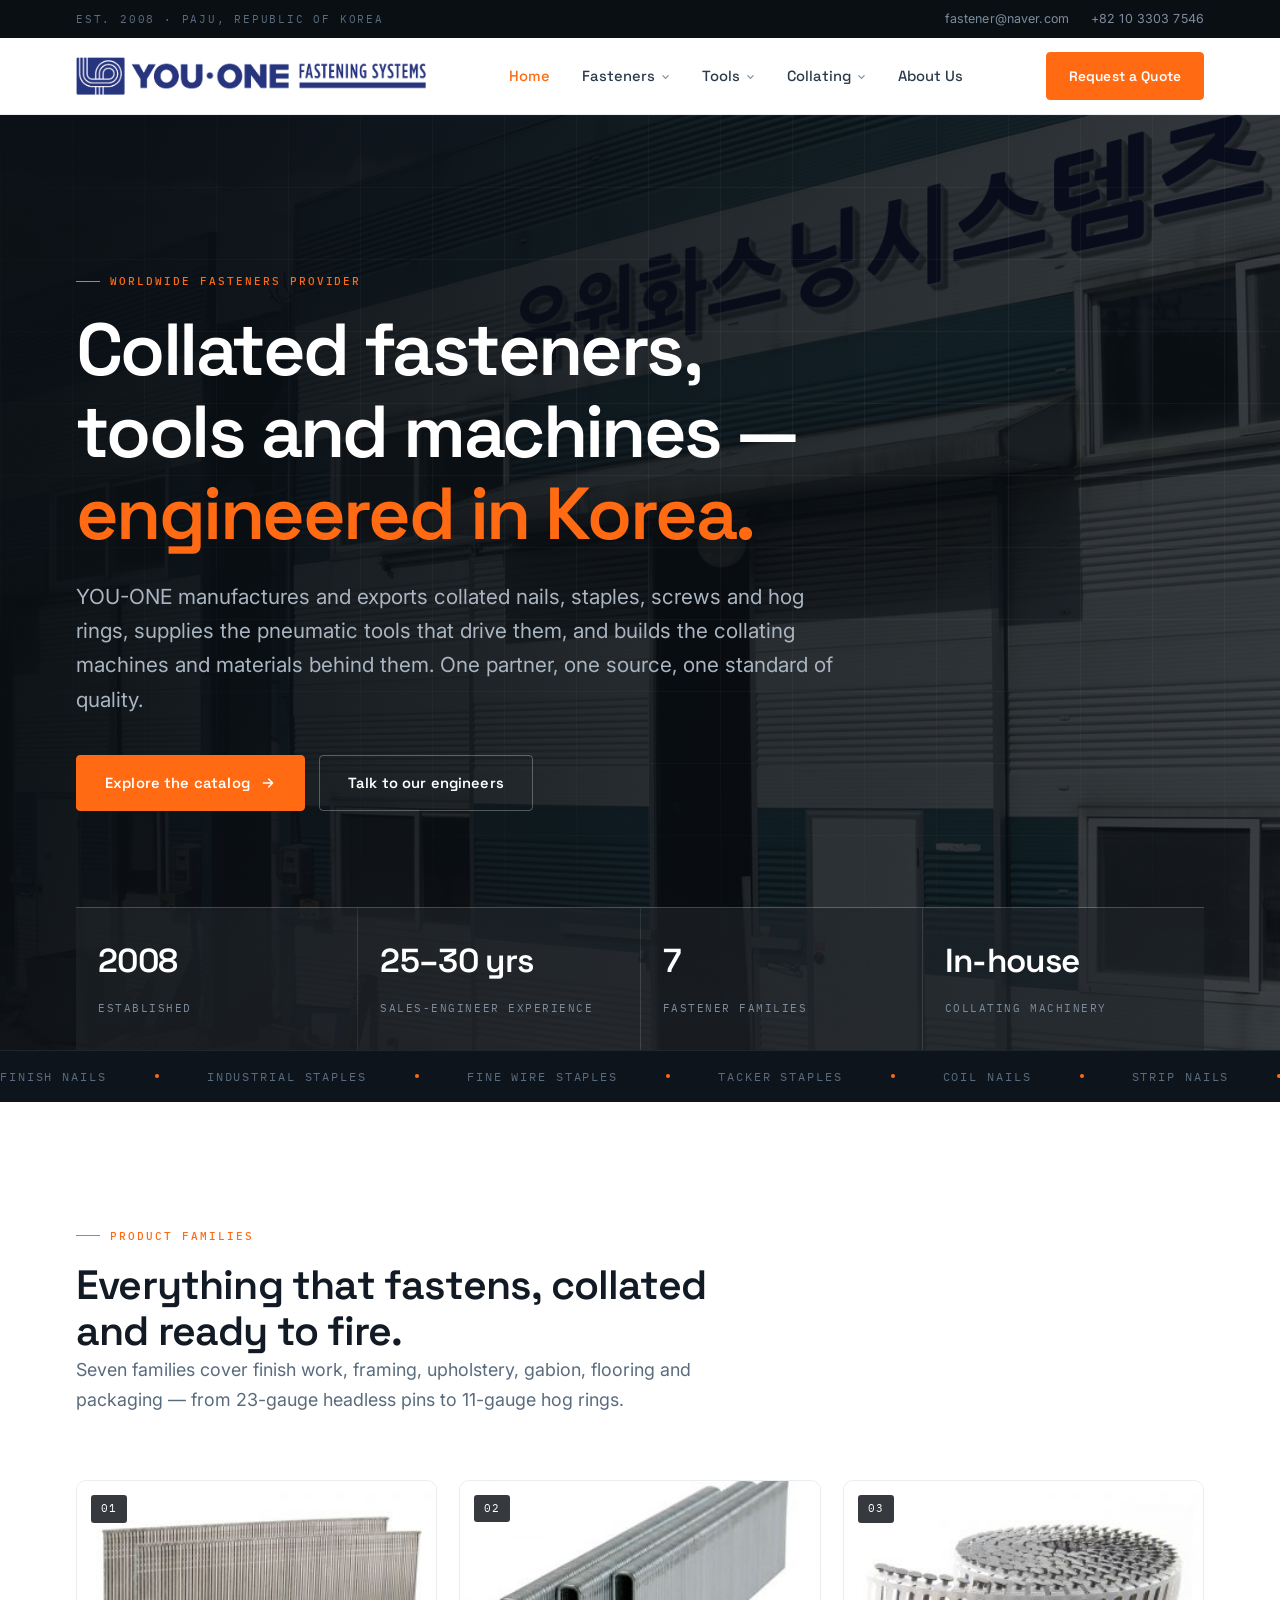
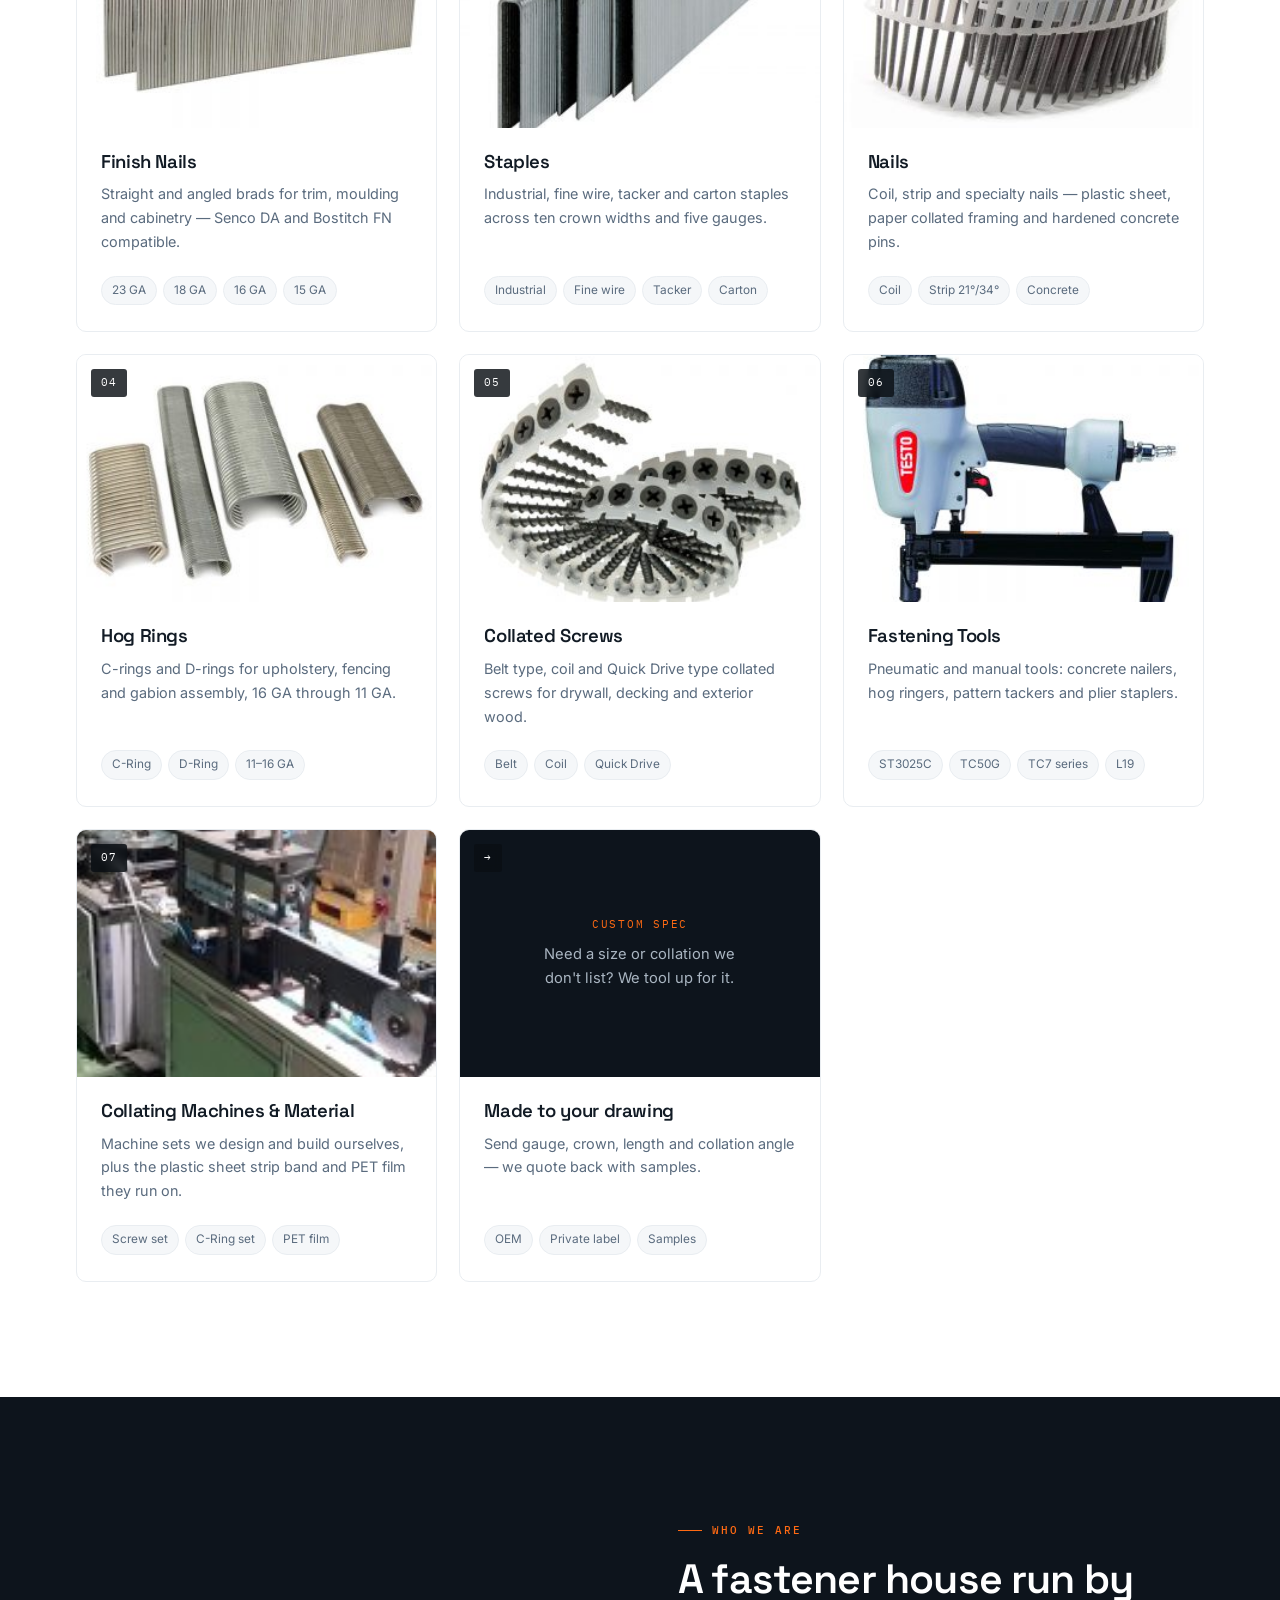
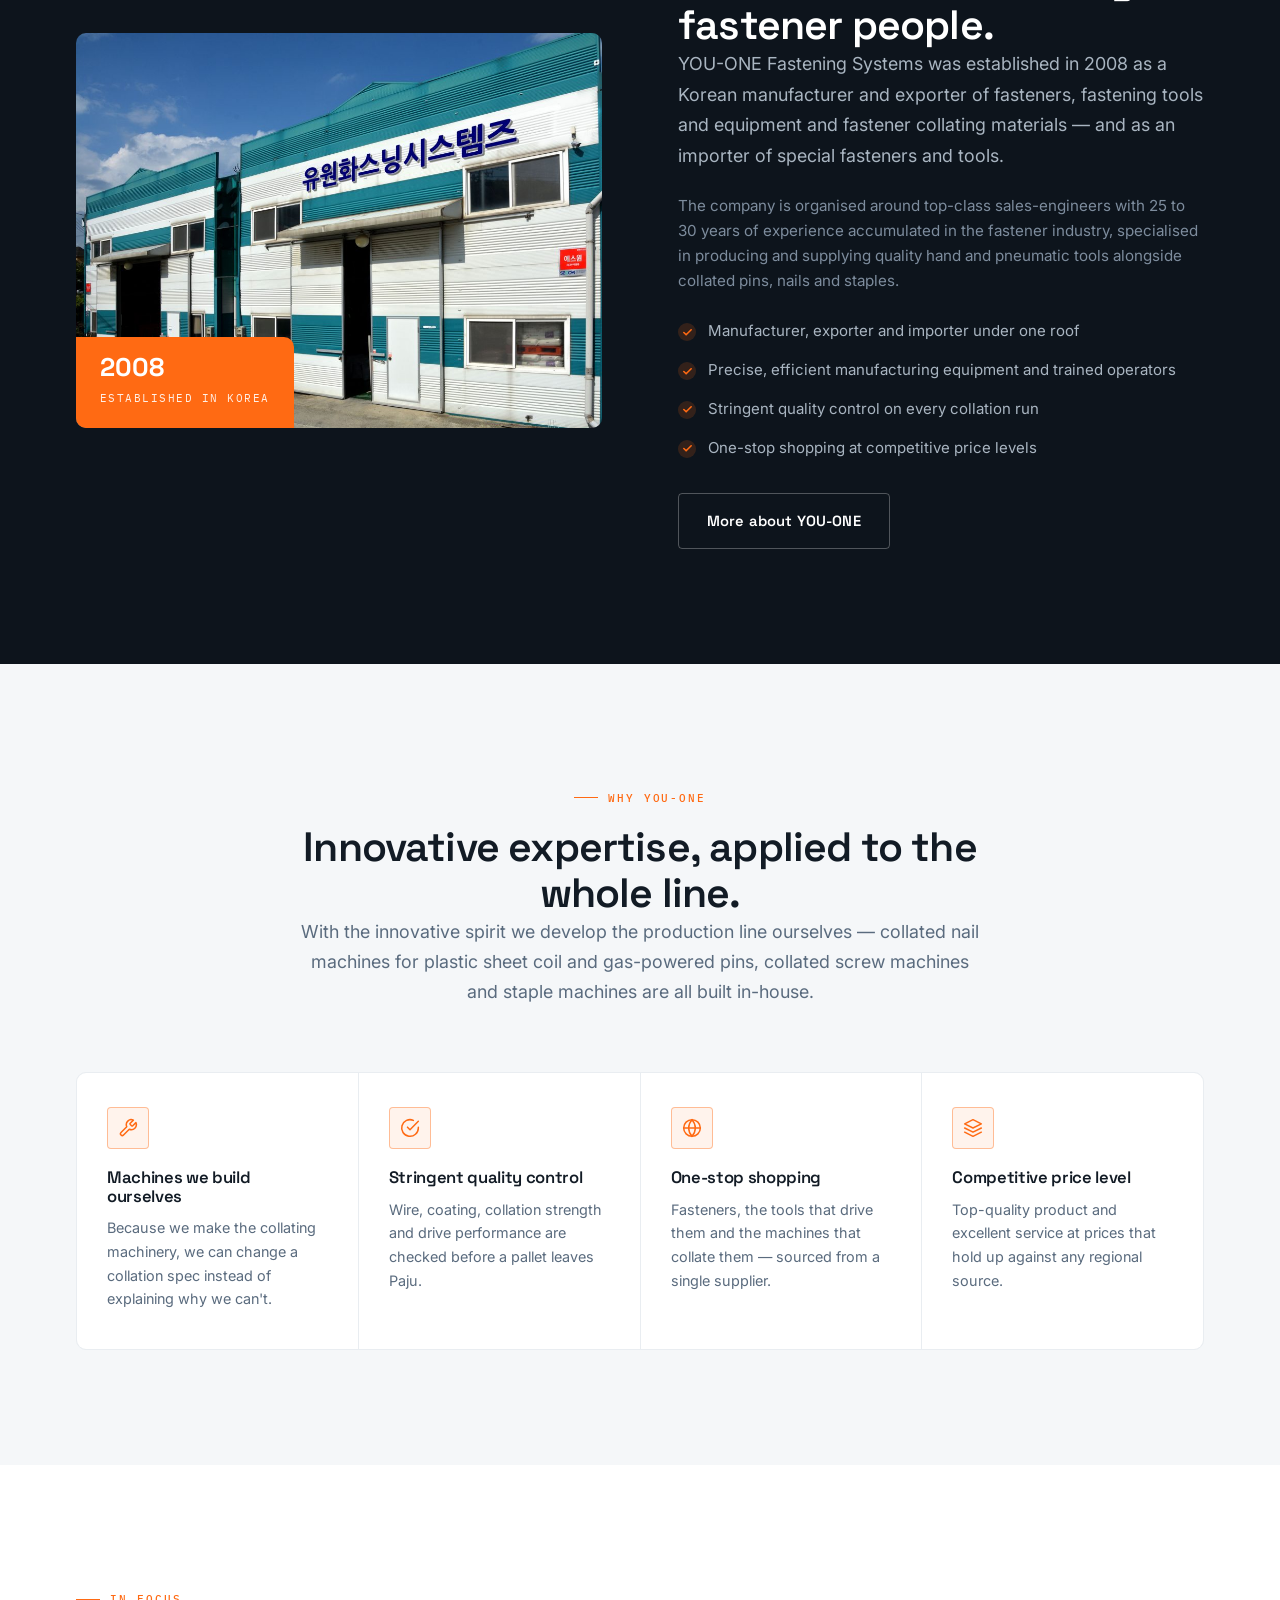
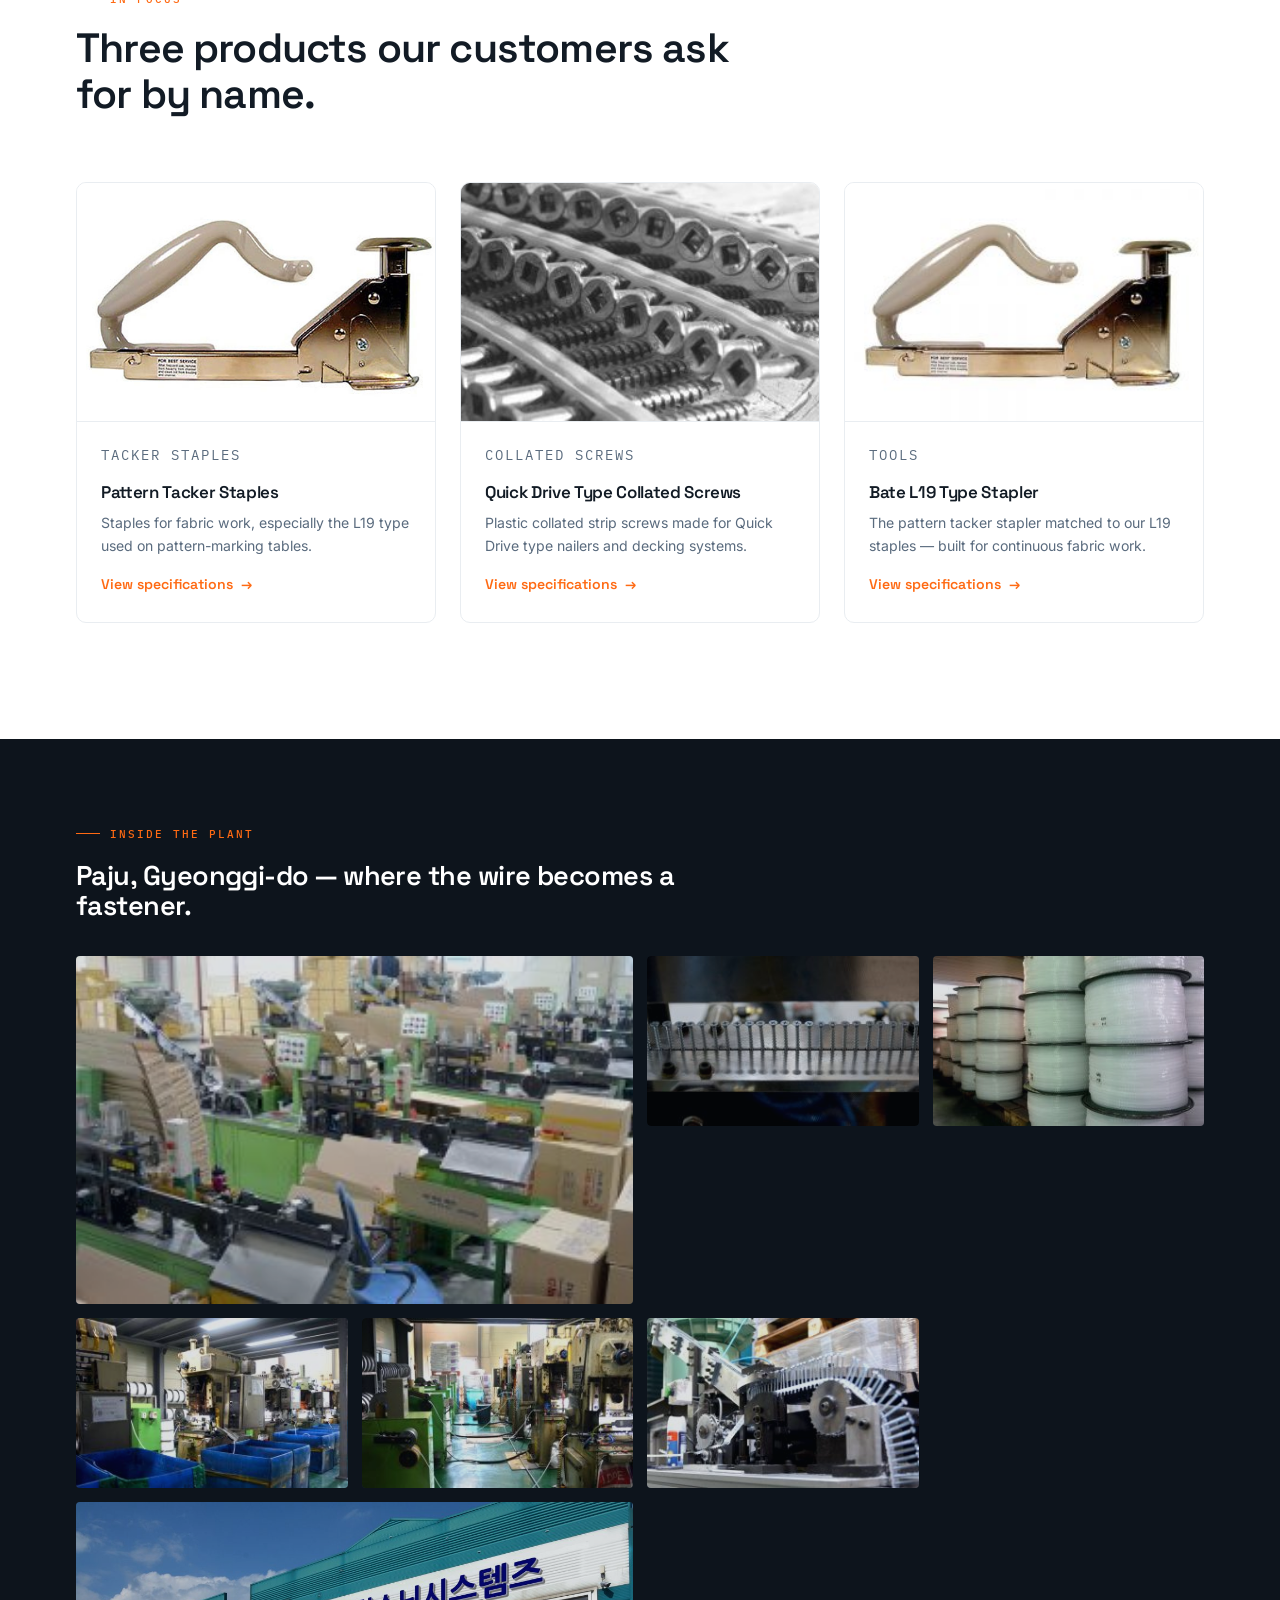
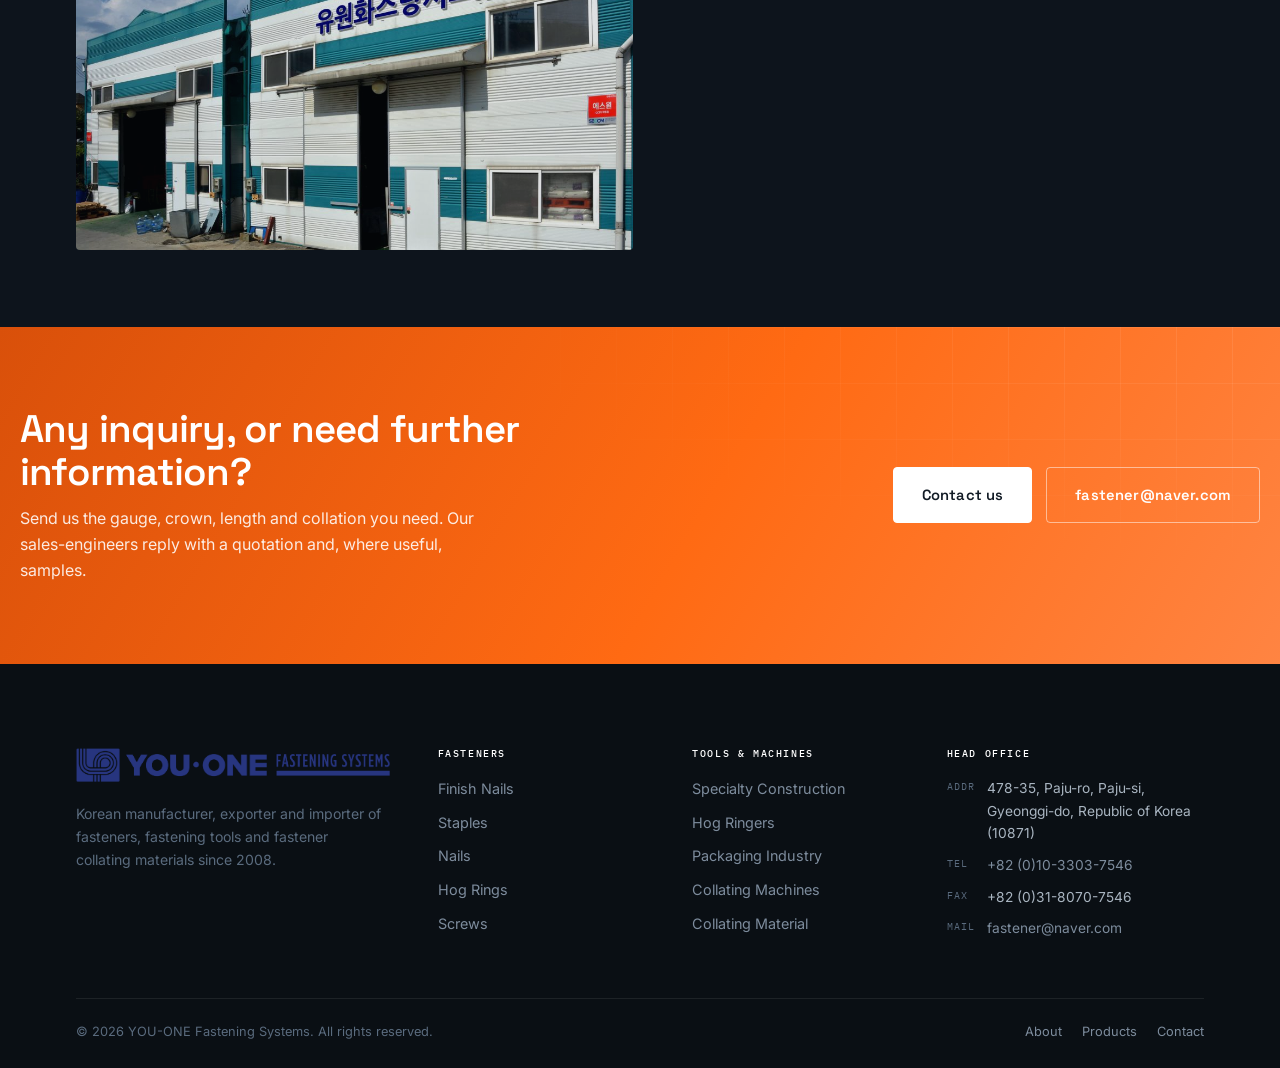
==== index.html @ af054a9e "migrate" ====
<!DOCTYPE html>
<html lang="en">
<head>
<meta charset="utf-8">
<meta name="viewport" content="width=device-width, initial-scale=1">
<title>YOU-ONE Fastening Systems — Worldwide Fasteners Provider</title>
<meta name="description" content="Korean manufacturer and exporter of collated nails, staples, screws, hog rings, pneumatic fastening tools and fastener collating machines since 2008.">
<meta name="theme-color" content="#0a0f14">
<link rel="canonical" href="https://www.youonefastening.com/">
<link rel="icon" href="assets/img/brand/logo-mobile.png">
<link rel="apple-touch-icon" href="assets/img/brand/logo-square.png">

<meta property="og:type" content="website">
<meta property="og:site_name" content="YOU-ONE Fastening Systems">
<meta property="og:title" content="YOU-ONE Fastening Systems — Worldwide Fasteners Provider">
<meta property="og:description" content="Collated nails, staples, screws, hog rings, fastening tools and collating machines. Manufactured in Paju, Republic of Korea since 2008.">
<meta property="og:image" content="assets/img/brand/logo-square.png">
<meta name="twitter:card" content="summary_large_image">

<link rel="preconnect" href="https://fonts.googleapis.com">
<link rel="preconnect" href="https://fonts.gstatic.com" crossorigin>
<link href="https://fonts.googleapis.com/css2?family=Space+Grotesk:wght@500;600;700&family=Inter:wght@400;500;600&family=IBM+Plex+Mono:wght@400;500&display=swap" rel="stylesheet">
<link rel="preload" as="image" href="assets/img/factory/factory-10.jpg" fetchpriority="high">
<link rel="stylesheet" href="assets/css/style.css">

<script type="application/ld+json">
{
  "@context": "https://schema.org",
  "@type": "Organization",
  "name": "YOU-ONE Fastening Systems",
  "url": "https://www.youonefastening.com/",
  "email": "fastener@naver.com",
  "telephone": "+82-10-3303-7546",
  "faxNumber": "+82-31-8070-7546",
  "foundingDate": "2008",
  "description": "Korean manufacturer, exporter and importer of fasteners, fastening tools and fastener collating materials.",
  "address": {
    "@type": "PostalAddress",
    "streetAddress": "478-35, Paju-ro",
    "addressLocality": "Paju-si",
    "addressRegion": "Gyeonggi-do",
    "postalCode": "10871",
    "addressCountry": "KR"
  }
}
</script>
</head>
<body>

<!-- ===== Top bar ===== -->
<div class="topbar">
  <div class="wrap topbar__inner">
    <span class="topbar__tag">Est. 2008 · Paju, Republic of Korea</span>
    <div class="topbar__meta">
      <a class="topbar__hide-sm" href="mailto:fastener@naver.com">fastener@naver.com</a>
      <a href="tel:+821033037546">+82 10 3303 7546</a>
    </div>
  </div>
</div>

<!-- ===== Header ===== -->
<header class="site-header">
  <div class="wrap site-header__inner">
    <a class="brand" href="index.html" aria-label="YOU-ONE Fastening Systems — home">
      <img src="assets/img/brand/logo-wide.png" alt="YOU-ONE Fastening Systems">
    </a>

    <nav class="nav" aria-label="Main">
      <div class="nav__item"><a class="nav__link" href="index.html" aria-current="page">Home</a></div>

      <div class="nav__item">
        <a class="nav__link" href="products.html">Fasteners
          <svg class="chev" viewBox="0 0 12 12" fill="none" stroke="currentColor" stroke-width="1.8"><path d="M2 4.5 6 8.5l4-4"/></svg>
        </a>
        <div class="mega">
          <div class="mega__col">
            <h4>Finish Nails</h4>
            <a href="products.html#finish-nails">Straight Finish Nails</a>
            <a href="products.html#finish-nails">Angled Finish Nails</a>
          </div>
          <div class="mega__col">
            <h4>Staples</h4>
            <a href="products.html#staples">Industrial Staples</a>
            <a href="products.html#staples">Fine Wire Staples</a>
            <a href="products.html#staples">Tacker Staples</a>
            <a href="products.html#staples">Carton Staples</a>
          </div>
          <div class="mega__col">
            <h4>Nails</h4>
            <a href="products.html#nails">Coil Nails</a>
            <a href="products.html#nails">Strip Nails</a>
            <a href="products.html#nails">Specialty Nails</a>
          </div>
          <div class="mega__col">
            <h4>Rings &amp; Screws</h4>
            <a href="products.html#hog-rings">C-Rings</a>
            <a href="products.html#hog-rings">D-Rings</a>
            <a href="products.html#screws">Belt Type Screws</a>
            <a href="products.html#screws">Coil Screws</a>
            <a href="products.html#screws">Quick Drive Type</a>
          </div>
        </div>
      </div>

      <div class="nav__item">
        <a class="nav__link" href="products.html#tools">Tools
          <svg class="chev" viewBox="0 0 12 12" fill="none" stroke="currentColor" stroke-width="1.8"><path d="M2 4.5 6 8.5l4-4"/></svg>
        </a>
        <div class="mega" style="grid-template-columns:repeat(4,1fr)">
          <div class="mega__col">
            <h4>Specialty Const.</h4>
            <a href="products.html#tools">Concrete Nailer ST3025C</a>
            <a href="products.html#tools">C-Ringer TC50G</a>
            <a href="products.html#tools">Manual Plier TC50HP</a>
          </div>
          <div class="mega__col">
            <h4>Pattern Marker</h4>
            <a href="products.html#tools">L19 Type Stapler</a>
          </div>
          <div class="mega__col">
            <h4>Packaging Indust.</h4>
            <a href="products.html#tools">Plier Stapler JK590</a>
          </div>
          <div class="mega__col">
            <h4>Hog Ringer</h4>
            <a href="products.html#tools">TC7</a>
            <a href="products.html#tools">TC7C</a>
            <a href="products.html#tools">TC7LNL</a>
          </div>
        </div>
      </div>

      <div class="nav__item">
        <a class="nav__link" href="products.html#collating">Collating
          <svg class="chev" viewBox="0 0 12 12" fill="none" stroke="currentColor" stroke-width="1.8"><path d="M2 4.5 6 8.5l4-4"/></svg>
        </a>
        <div class="mega" style="grid-template-columns:repeat(2,1fr);width:min(520px,calc(100vw - 48px))">
          <div class="mega__col">
            <h4>Machines</h4>
            <a href="products.html#collating">Screw Collating Machine Set</a>
            <a href="products.html#collating">C-Ring Collating Machine Set</a>
          </div>
          <div class="mega__col">
            <h4>Material</h4>
            <a href="products.html#collating">Plastic Sheet Strip Band</a>
            <a href="products.html#collating">PET Film</a>
          </div>
        </div>
      </div>

      <div class="nav__item"><a class="nav__link" href="about.html">About Us</a></div>
    </nav>

    <div class="header__cta">
      <a class="btn" href="contact.html">Request a Quote</a>
      <button class="nav-toggle" type="button" aria-expanded="false" aria-controls="mobile-nav" aria-label="Toggle menu">
        <svg class="icon-open" viewBox="0 0 24 24" fill="none" stroke="currentColor" stroke-width="2" stroke-linecap="round"><path d="M3 6h18M3 12h18M3 18h18"/></svg>
        <svg class="icon-close" viewBox="0 0 24 24" fill="none" stroke="currentColor" stroke-width="2" stroke-linecap="round"><path d="M18 6 6 18M6 6l12 12"/></svg>
      </button>
    </div>
  </div>
</header>

<!-- ===== Mobile nav ===== -->
<div class="mobile-nav" id="mobile-nav">
  <a class="mobile-nav__top" href="index.html">Home</a>
  <details>
    <summary>Fasteners</summary>
    <ul>
      <li><a href="products.html#finish-nails">Finish Nails</a></li>
      <li><a href="products.html#staples">Staples</a></li>
      <li><a href="products.html#nails">Nails</a></li>
      <li><a href="products.html#hog-rings">Hog Rings</a></li>
      <li><a href="products.html#screws">Screws</a></li>
    </ul>
  </details>
  <details>
    <summary>Tools</summary>
    <ul>
      <li><a href="products.html#tools">Specialty Construction</a></li>
      <li><a href="products.html#tools">Pattern Marker Stapler</a></li>
      <li><a href="products.html#tools">Packaging Industry</a></li>
      <li><a href="products.html#tools">Hog Ringer</a></li>
    </ul>
  </details>
  <details>
    <summary>Collating</summary>
    <ul>
      <li><a href="products.html#collating">Collating Machines</a></li>
      <li><a href="products.html#collating">Collating Material</a></li>
    </ul>
  </details>
  <a class="mobile-nav__top" href="about.html">About Us</a>
  <a class="mobile-nav__top" href="contact.html">Contact Us</a>
  <a class="btn" href="contact.html">Request a Quote</a>
</div>

<main>

<!-- ===== Hero ===== -->
<section class="hero">
  <div class="hero__bg">
    <img src="assets/img/factory/factory-10.jpg" alt="" aria-hidden="true" width="2000" height="1012" fetchpriority="high" decoding="async">
  </div>
  <div class="hero__grid" aria-hidden="true"></div>

  <div class="wrap">
    <div class="hero__inner">
      <p class="eyebrow">Worldwide Fasteners Provider</p>
      <h1>Collated fasteners,<br>tools and machines —<br><em>engineered in Korea.</em></h1>
      <p class="hero__lead">
        YOU-ONE manufactures and exports collated nails, staples, screws and hog rings,
        supplies the pneumatic tools that drive them, and builds the collating machines
        and materials behind them. One partner, one source, one standard of quality.
      </p>
      <div class="btn-row">
        <a class="btn" href="products.html">
          Explore the catalog
          <svg width="16" height="16" viewBox="0 0 24 24" fill="none" stroke="currentColor" stroke-width="2.2" stroke-linecap="round" stroke-linejoin="round"><path d="M5 12h14M13 6l6 6-6 6"/></svg>
        </a>
        <a class="btn btn--ghost-light" href="contact.html">Talk to our engineers</a>
      </div>
    </div>
  </div>

  <div class="wrap">
    <div class="hero__stats">
      <div class="hero__stat"><b>2008</b><span>Established</span></div>
      <div class="hero__stat"><b>25–30 yrs</b><span>Sales-engineer experience</span></div>
      <div class="hero__stat"><b>7</b><span>Fastener families</span></div>
      <div class="hero__stat"><b>In-house</b><span>Collating machinery</span></div>
    </div>
  </div>
</section>

<div class="marquee" aria-hidden="true">
  <div class="marquee__track">
    <span>Finish Nails<span></span>Industrial Staples<span></span>Fine Wire Staples<span></span>Tacker Staples<span></span>Coil Nails<span></span>Strip Nails<span></span>Concrete Pins<span></span>C-Rings &amp; D-Rings<span></span>Collated Screws<span></span>Pneumatic Tools<span></span>Collating Machines<span></span>PET Film</span>
    <span>Finish Nails<span></span>Industrial Staples<span></span>Fine Wire Staples<span></span>Tacker Staples<span></span>Coil Nails<span></span>Strip Nails<span></span>Concrete Pins<span></span>C-Rings &amp; D-Rings<span></span>Collated Screws<span></span>Pneumatic Tools<span></span>Collating Machines<span></span>PET Film</span>
  </div>
</div>

<!-- ===== Product families ===== -->
<section class="section" id="products">
  <div class="wrap">
    <div class="section-head" data-reveal>
      <p class="eyebrow">Product families</p>
      <h2 class="h-section">Everything that fastens, collated and ready to fire.</h2>
      <p class="lead">
        Seven families cover finish work, framing, upholstery, gabion, flooring and packaging —
        from 23-gauge headless pins to 11-gauge hog rings.
      </p>
    </div>

    <div class="cat-grid">
      <a class="cat-card" href="products.html#finish-nails" data-reveal>
        <div class="cat-card__media">
          <span class="cat-card__num">01</span>
          <img src="assets/img/products/finish-brads-18ga.jpg" alt="18 gauge finish brads" loading="lazy">
        </div>
        <div class="cat-card__body">
          <h3>Finish Nails</h3>
          <p>Straight and angled brads for trim, moulding and cabinetry — Senco DA and Bostitch FN compatible.</p>
          <ul class="cat-card__tags"><li>23 GA</li><li>18 GA</li><li>16 GA</li><li>15 GA</li></ul>
        </div>
      </a>

      <a class="cat-card" href="products.html#staples" data-reveal data-reveal-delay="60">
        <div class="cat-card__media">
          <span class="cat-card__num">02</span>
          <img src="assets/img/products/staples-industrial-18ga.jpg" alt="18 gauge medium crown staples" loading="lazy">
        </div>
        <div class="cat-card__body">
          <h3>Staples</h3>
          <p>Industrial, fine wire, tacker and carton staples across ten crown widths and five gauges.</p>
          <ul class="cat-card__tags"><li>Industrial</li><li>Fine wire</li><li>Tacker</li><li>Carton</li></ul>
        </div>
      </a>

      <a class="cat-card" href="products.html#nails" data-reveal data-reveal-delay="120">
        <div class="cat-card__media">
          <span class="cat-card__num">03</span>
          <img src="assets/img/products/coil-nails-15deg.jpg" alt="15 degree plastic sheet coil nails" loading="lazy">
        </div>
        <div class="cat-card__body">
          <h3>Nails</h3>
          <p>Coil, strip and specialty nails — plastic sheet, paper collated framing and hardened concrete pins.</p>
          <ul class="cat-card__tags"><li>Coil</li><li>Strip 21°/34°</li><li>Concrete</li></ul>
        </div>
      </a>

      <a class="cat-card" href="products.html#hog-rings" data-reveal>
        <div class="cat-card__media">
          <span class="cat-card__num">04</span>
          <img src="assets/img/products/c-ring.jpg" alt="C-ring hog rings" loading="lazy">
        </div>
        <div class="cat-card__body">
          <h3>Hog Rings</h3>
          <p>C-rings and D-rings for upholstery, fencing and gabion assembly, 16 GA through 11 GA.</p>
          <ul class="cat-card__tags"><li>C-Ring</li><li>D-Ring</li><li>11–16 GA</li></ul>
        </div>
      </a>

      <a class="cat-card" href="products.html#screws" data-reveal data-reveal-delay="60">
        <div class="cat-card__media">
          <span class="cat-card__num">05</span>
          <img src="assets/img/products/screws-drywall.jpg" alt="Collated drywall screws" loading="lazy">
        </div>
        <div class="cat-card__body">
          <h3>Collated Screws</h3>
          <p>Belt type, coil and Quick Drive type collated screws for drywall, decking and exterior wood.</p>
          <ul class="cat-card__tags"><li>Belt</li><li>Coil</li><li>Quick Drive</li></ul>
        </div>
      </a>

      <a class="cat-card" href="products.html#tools" data-reveal data-reveal-delay="120">
        <div class="cat-card__media">
          <span class="cat-card__num">06</span>
          <img src="assets/img/products/tool-st3025c.jpg" alt="Concrete nailer ST3025C" loading="lazy">
        </div>
        <div class="cat-card__body">
          <h3>Fastening Tools</h3>
          <p>Pneumatic and manual tools: concrete nailers, hog ringers, pattern tackers and plier staplers.</p>
          <ul class="cat-card__tags"><li>ST3025C</li><li>TC50G</li><li>TC7 series</li><li>L19</li></ul>
        </div>
      </a>

      <a class="cat-card" href="products.html#collating" data-reveal>
        <div class="cat-card__media">
          <span class="cat-card__num">07</span>
          <img src="assets/img/products/machine-screw-collating.jpg" alt="Screw collating machine set" loading="lazy">
        </div>
        <div class="cat-card__body">
          <h3>Collating Machines &amp; Material</h3>
          <p>Machine sets we design and build ourselves, plus the plastic sheet strip band and PET film they run on.</p>
          <ul class="cat-card__tags"><li>Screw set</li><li>C-Ring set</li><li>PET film</li></ul>
        </div>
      </a>

      <a class="cat-card" href="contact.html" data-reveal data-reveal-delay="60">
        <div class="cat-card__media" style="display:grid;place-items:center;background:var(--steel-950)">
          <span class="cat-card__num">→</span>
          <div style="text-align:center;padding:24px">
            <p style="font-family:var(--font-mono);font-size:.68rem;letter-spacing:.16em;text-transform:uppercase;color:var(--accent);margin-bottom:8px">Custom spec</p>
            <p style="color:var(--steel-300);font-size:.92rem;max-width:24ch;margin:0">Need a size or collation we don't list? We tool up for it.</p>
          </div>
        </div>
        <div class="cat-card__body">
          <h3>Made to your drawing</h3>
          <p>Send gauge, crown, length and collation angle — we quote back with samples.</p>
          <ul class="cat-card__tags"><li>OEM</li><li>Private label</li><li>Samples</li></ul>
        </div>
      </a>
    </div>
  </div>
</section>

<!-- ===== About / company ===== -->
<section class="section section--dark" id="company">
  <div class="wrap">
    <div class="split">
      <div class="split__media" data-reveal>
        <img src="assets/img/factory/factory-09.jpg" alt="YOU-ONE Fastening Systems production floor" loading="lazy">
        <div class="split__badge"><b>2008</b><span>Established in Korea</span></div>
      </div>
      <div data-reveal data-reveal-delay="80">
        <p class="eyebrow">Who we are</p>
        <h2 class="h-section">A fastener house run by fastener people.</h2>
        <p class="lead" style="margin-bottom:22px">
          YOU-ONE Fastening Systems was established in 2008 as a Korean manufacturer and exporter
          of fasteners, fastening tools and equipment and fastener collating materials — and as an
          importer of special fasteners and tools.
        </p>
        <p style="color:var(--steel-400);font-size:.95rem">
          The company is organised around top-class sales-engineers with 25 to 30 years of experience
          accumulated in the fastener industry, specialised in producing and supplying quality hand
          and pneumatic tools alongside collated pins, nails and staples.
        </p>
        <ul class="check-list">
          <li>Manufacturer, exporter and importer under one roof</li>
          <li>Precise, efficient manufacturing equipment and trained operators</li>
          <li>Stringent quality control on every collation run</li>
          <li>One-stop shopping at competitive price levels</li>
        </ul>
        <div class="btn-row">
          <a class="btn btn--ghost-light" href="about.html">More about YOU-ONE</a>
        </div>
      </div>
    </div>
  </div>
</section>

<!-- ===== Capabilities ===== -->
<section class="section section--muted">
  <div class="wrap">
    <div class="section-head section-head--center" data-reveal>
      <p class="eyebrow">Why YOU-ONE</p>
      <h2 class="h-section">Innovative expertise, applied to the whole line.</h2>
      <p class="lead">
        With the innovative spirit we develop the production line ourselves — collated nail machines
        for plastic sheet coil and gas-powered pins, collated screw machines and staple machines are
        all built in-house.
      </p>
    </div>

    <div class="feature-grid feature-grid--light">
      <div class="feature" data-reveal>
        <div class="feature__icon">
          <svg viewBox="0 0 24 24" fill="none" stroke="currentColor" stroke-width="1.8" stroke-linecap="round" stroke-linejoin="round"><path d="M14.7 6.3a1 1 0 0 0 0 1.4l1.6 1.6a1 1 0 0 0 1.4 0l3.77-3.77a6 6 0 0 1-7.94 7.94l-6.91 6.91a2.12 2.12 0 0 1-3-3l6.91-6.91a6 6 0 0 1 7.94-7.94l-3.76 3.76z"/></svg>
        </div>
        <h3>Machines we build ourselves</h3>
        <p>Because we make the collating machinery, we can change a collation spec instead of explaining why we can't.</p>
      </div>
      <div class="feature" data-reveal data-reveal-delay="60">
        <div class="feature__icon">
          <svg viewBox="0 0 24 24" fill="none" stroke="currentColor" stroke-width="1.8" stroke-linecap="round" stroke-linejoin="round"><path d="M22 11.08V12a10 10 0 1 1-5.93-9.14"/><path d="m9 11 3 3L22 4"/></svg>
        </div>
        <h3>Stringent quality control</h3>
        <p>Wire, coating, collation strength and drive performance are checked before a pallet leaves Paju.</p>
      </div>
      <div class="feature" data-reveal data-reveal-delay="120">
        <div class="feature__icon">
          <svg viewBox="0 0 24 24" fill="none" stroke="currentColor" stroke-width="1.8" stroke-linecap="round" stroke-linejoin="round"><circle cx="12" cy="12" r="10"/><path d="M2 12h20M12 2a15.3 15.3 0 0 1 4 10 15.3 15.3 0 0 1-4 10 15.3 15.3 0 0 1-4-10 15.3 15.3 0 0 1 4-10z"/></svg>
        </div>
        <h3>One-stop shopping</h3>
        <p>Fasteners, the tools that drive them and the machines that collate them — sourced from a single supplier.</p>
      </div>
      <div class="feature" data-reveal data-reveal-delay="180">
        <div class="feature__icon">
          <svg viewBox="0 0 24 24" fill="none" stroke="currentColor" stroke-width="1.8" stroke-linecap="round" stroke-linejoin="round"><path d="M12 2 2 7l10 5 10-5-10-5z"/><path d="m2 17 10 5 10-5M2 12l10 5 10-5"/></svg>
        </div>
        <h3>Competitive price level</h3>
        <p>Top-quality product and excellent service at prices that hold up against any regional source.</p>
      </div>
    </div>
  </div>
</section>

<!-- ===== Featured products ===== -->
<section class="section">
  <div class="wrap">
    <div class="section-head" data-reveal>
      <p class="eyebrow">In focus</p>
      <h2 class="h-section">Three products our customers ask for by name.</h2>
    </div>

    <div class="prod-grid">
      <a class="prod-card" href="products.html#staples" data-reveal>
        <div class="prod-card__media"><img src="assets/img/products/hero-pattern-tacker.jpg" alt="Pattern tacker staples, Bates L19 type" loading="lazy"></div>
        <div class="prod-card__body">
          <p class="prod-card__kicker">Tacker Staples</p>
          <h3>Pattern Tacker Staples</h3>
          <p>Staples for fabric work, especially the L19 type used on pattern-marking tables.</p>
          <span class="link-arrow">View specifications <span>→</span></span>
        </div>
      </a>

      <a class="prod-card" href="products.html#screws" data-reveal data-reveal-delay="70">
        <div class="prod-card__media"><img src="assets/img/products/hero-quikdrive.jpg" alt="Quick Drive type collated screws" loading="lazy"></div>
        <div class="prod-card__body">
          <p class="prod-card__kicker">Collated Screws</p>
          <h3>Quick Drive Type Collated Screws</h3>
          <p>Plastic collated strip screws made for Quick Drive type nailers and decking systems.</p>
          <span class="link-arrow">View specifications <span>→</span></span>
        </div>
      </a>

      <a class="prod-card" href="products.html#tools" data-reveal data-reveal-delay="140">
        <div class="prod-card__media"><img src="assets/img/products/tool-l19-stapler.jpg" alt="Bate L19 type pattern tacker stapler" loading="lazy"></div>
        <div class="prod-card__body">
          <p class="prod-card__kicker">Tools</p>
          <h3>Bate L19 Type Stapler</h3>
          <p>The pattern tacker stapler matched to our L19 staples — built for continuous fabric work.</p>
          <span class="link-arrow">View specifications <span>→</span></span>
        </div>
      </a>
    </div>
  </div>
</section>

<!-- ===== Factory gallery ===== -->
<section class="section section--dark section--tight">
  <div class="wrap">
    <div class="section-head" data-reveal style="margin-bottom:34px">
      <p class="eyebrow">Inside the plant</p>
      <h2 class="h-sub" style="font-size:clamp(1.3rem,2.2vw,1.7rem)">Paju, Gyeonggi-do — where the wire becomes a fastener.</h2>
    </div>
    <div class="gallery" data-reveal>
      <figure class="is-wide"><img src="assets/img/factory/factory-03.jpg" alt="Wire collating line" loading="lazy"></figure>
      <figure><img src="assets/img/factory/factory-04.jpg" alt="Fastener production equipment" loading="lazy"></figure>
      <figure><img src="assets/img/factory/factory-05.jpg" alt="Staple forming machine" loading="lazy"></figure>
      <figure><img src="assets/img/factory/factory-06.jpg" alt="Collating machine detail" loading="lazy"></figure>
      <figure><img src="assets/img/factory/factory-07.jpg" alt="Quality inspection area" loading="lazy"></figure>
      <figure><img src="assets/img/factory/factory-08.jpg" alt="Packaged fastener stock" loading="lazy"></figure>
      <figure class="is-wide"><img src="assets/img/factory/factory-09.jpg" alt="Production floor overview" loading="lazy"></figure>
    </div>
  </div>
</section>

<!-- ===== CTA ===== -->
<section class="cta">
  <div class="wrap cta__inner">
    <div data-reveal>
      <h2>Any inquiry, or need further information?</h2>
      <p>Send us the gauge, crown, length and collation you need. Our sales-engineers reply with a quotation and, where useful, samples.</p>
    </div>
    <div class="btn-row" data-reveal data-reveal-delay="80">
      <a class="btn" href="contact.html">Contact us</a>
      <a class="btn btn--ghost-light" href="mailto:fastener@naver.com">fastener@naver.com</a>
    </div>
  </div>
</section>

</main>

<!-- ===== Footer ===== -->
<footer class="site-footer">
  <div class="wrap">
    <div class="footer__top">
      <div class="footer__brand">
        <img src="assets/img/brand/logo-wide.png" alt="YOU-ONE Fastening Systems">
        <p>Korean manufacturer, exporter and importer of fasteners, fastening tools and fastener collating materials since 2008.</p>
      </div>
      <div>
        <h4>Fasteners</h4>
        <ul>
          <li><a href="products.html#finish-nails">Finish Nails</a></li>
          <li><a href="products.html#staples">Staples</a></li>
          <li><a href="products.html#nails">Nails</a></li>
          <li><a href="products.html#hog-rings">Hog Rings</a></li>
          <li><a href="products.html#screws">Screws</a></li>
        </ul>
      </div>
      <div>
        <h4>Tools &amp; Machines</h4>
        <ul>
          <li><a href="products.html#tools">Specialty Construction</a></li>
          <li><a href="products.html#tools">Hog Ringers</a></li>
          <li><a href="products.html#tools">Packaging Industry</a></li>
          <li><a href="products.html#collating">Collating Machines</a></li>
          <li><a href="products.html#collating">Collating Material</a></li>
        </ul>
      </div>
      <div class="footer__contact">
        <h4>Head Office</h4>
        <dl>
          <dt>Addr</dt><dd>478-35, Paju-ro, Paju-si, Gyeonggi-do, Republic of Korea (10871)</dd>
          <dt>Tel</dt><dd><a href="tel:+821033037546">+82 (0)10-3303-7546</a></dd>
          <dt>Fax</dt><dd>+82 (0)31-8070-7546</dd>
          <dt>Mail</dt><dd><a href="mailto:fastener@naver.com">fastener@naver.com</a></dd>
        </dl>
      </div>
    </div>
    <div class="footer__bottom">
      <p>&copy; <span data-year>2026</span> YOU-ONE Fastening Systems. All rights reserved.</p>
      <div class="footer__legal">
        <a href="about.html">About</a>
        <a href="products.html">Products</a>
        <a href="contact.html">Contact</a>
      </div>
    </div>
  </div>
</footer>

<button class="to-top" type="button" aria-label="Back to top">
  <svg viewBox="0 0 24 24" fill="none" stroke="currentColor" stroke-width="2.2" stroke-linecap="round" stroke-linejoin="round"><path d="M12 19V5M5 12l7-7 7 7"/></svg>
</button>

<script src="assets/js/main.js"></script>
</body>
</html>
---- assets/css/style.css ----
/* ==========================================================================
   YOU-ONE Fastening Systems — design system
   ========================================================================== */

:root {
  /* Palette — cool steel base, single warm industrial accent */
  --ink:        #0a0f14;
  --steel-950:  #0d141c;
  --steel-900:  #121b25;
  --steel-800:  #1b2836;
  --steel-700:  #2b3b4d;
  --steel-500:  #5a6b7e;
  --steel-400:  #7d8c9d;
  --steel-300:  #a9b5c1;
  --steel-200:  #d3dae1;
  --steel-100:  #e9edf1;
  --steel-50:   #f5f7f9;
  --white:      #ffffff;

  --accent:      #ff6a13;
  --accent-dark: #d9500a;
  --accent-soft: #fff1e8;

  /* Type */
  --font-display: "Space Grotesk", "Inter", -apple-system, BlinkMacSystemFont, sans-serif;
  --font-body: "Inter", -apple-system, BlinkMacSystemFont, "Segoe UI", "Apple SD Gothic Neo",
               "Malgun Gothic", sans-serif;
  --font-mono: "IBM Plex Mono", ui-monospace, SFMono-Regular, Menlo, monospace;

  /* Layout */
  --wrap: 1240px;
  --gut: clamp(20px, 5vw, 56px);
  --radius: 4px;
  --radius-lg: 10px;

  /* Motion */
  --ease: cubic-bezier(0.22, 1, 0.36, 1);
}

/* ---------- Reset ---------- */
*, *::before, *::after { box-sizing: border-box; }

html {
  -webkit-text-size-adjust: 100%;
  scroll-behavior: smooth;
  scroll-padding-top: 96px;
}

body {
  margin: 0;
  font-family: var(--font-body);
  font-size: 16px;
  line-height: 1.65;
  color: var(--steel-800);
  background: var(--white);
  -webkit-font-smoothing: antialiased;
  text-rendering: optimizeLegibility;
}

img, svg, video { max-width: 100%; height: auto; display: block; }
a { color: inherit; text-decoration: none; }
button { font: inherit; cursor: pointer; }
ul, ol { margin: 0; padding: 0; list-style: none; }

h1, h2, h3, h4 {
  font-family: var(--font-display);
  font-weight: 600;
  line-height: 1.12;
  letter-spacing: -0.02em;
  margin: 0;
  color: var(--steel-900);
}

p { margin: 0 0 1em; }
p:last-child { margin-bottom: 0; }

::selection { background: var(--accent); color: var(--white); }

:focus-visible {
  outline: 2px solid var(--accent);
  outline-offset: 3px;
  border-radius: 2px;
}

/* ---------- Utilities ---------- */
.wrap {
  width: 100%;
  max-width: var(--wrap);
  margin-inline: auto;
  padding-inline: var(--gut);
}

.section { padding: clamp(64px, 9vw, 128px) 0; }
.section--tight { padding: clamp(48px, 6vw, 80px) 0; }

.section--dark {
  background: var(--steel-950);
  color: var(--steel-300);
}
.section--dark h1, .section--dark h2, .section--dark h3, .section--dark h4 { color: var(--white); }

.section--muted { background: var(--steel-50); }

.eyebrow {
  display: inline-flex;
  align-items: center;
  gap: 10px;
  font-family: var(--font-mono);
  font-size: 11px;
  font-weight: 500;
  letter-spacing: 0.18em;
  text-transform: uppercase;
  color: var(--accent);
  margin: 0 0 18px;
}
.eyebrow::before {
  content: "";
  width: 24px;
  height: 1px;
  background: var(--accent);
}
.section--dark .eyebrow { color: var(--accent); }

.h-display { font-size: clamp(2rem, 4.4vw, 3.4rem); }
.h-section { font-size: clamp(1.65rem, 3.2vw, 2.6rem); }
.h-sub { font-size: clamp(1.1rem, 1.6vw, 1.3rem); }

.lead {
  font-size: clamp(1.02rem, 1.4vw, 1.18rem);
  line-height: 1.7;
  color: var(--steel-500);
  max-width: 62ch;
}
.section--dark .lead { color: var(--steel-300); }

.section-head { max-width: 700px; margin-bottom: clamp(36px, 5vw, 64px); }
.section-head--center { margin-inline: auto; text-align: center; }
.section-head--center .eyebrow { justify-content: center; }
.section-head--center .lead { margin-inline: auto; }

/* ---------- Buttons ---------- */
.btn {
  --btn-bg: var(--accent);
  --btn-fg: var(--white);
  display: inline-flex;
  align-items: center;
  justify-content: center;
  gap: 10px;
  padding: 15px 28px;
  background: var(--btn-bg);
  color: var(--btn-fg);
  font-family: var(--font-display);
  font-size: 0.92rem;
  font-weight: 600;
  letter-spacing: 0.01em;
  border: 1px solid var(--btn-bg);
  border-radius: var(--radius);
  transition: transform 0.25s var(--ease), background 0.25s var(--ease),
              border-color 0.25s var(--ease), color 0.25s var(--ease);
  white-space: nowrap;
}
.btn:hover { background: var(--accent-dark); border-color: var(--accent-dark); transform: translateY(-2px); }
.btn svg { flex: none; }

.btn--ghost {
  --btn-bg: transparent;
  --btn-fg: var(--steel-900);
  border-color: var(--steel-200);
}
.btn--ghost:hover {
  background: var(--steel-900);
  border-color: var(--steel-900);
  color: var(--white);
}

.btn--ghost-light {
  --btn-bg: transparent;
  --btn-fg: var(--white);
  border-color: rgba(255, 255, 255, 0.28);
}
.btn--ghost-light:hover {
  background: var(--white);
  border-color: var(--white);
  color: var(--steel-900);
}

.btn-row { display: flex; flex-wrap: wrap; gap: 14px; }

.link-arrow {
  display: inline-flex;
  align-items: center;
  gap: 8px;
  font-family: var(--font-display);
  font-size: 0.88rem;
  font-weight: 600;
  color: var(--accent);
}
.link-arrow span { transition: transform 0.25s var(--ease); }
.link-arrow:hover span { transform: translateX(5px); }

/* ==========================================================================
   Header
   ========================================================================== */

.topbar {
  background: var(--ink);
  color: var(--steel-400);
  font-size: 0.78rem;
  letter-spacing: 0.01em;
}
.topbar__inner {
  display: flex;
  align-items: center;
  justify-content: space-between;
  gap: 20px;
  min-height: 38px;
  white-space: nowrap;
}
.topbar__meta { display: flex; align-items: center; gap: 22px; flex: none; }
.topbar__inner > .topbar__tag { overflow: hidden; text-overflow: ellipsis; }
.topbar a { transition: color 0.2s; }
.topbar a:hover { color: var(--white); }
.topbar__tag {
  font-family: var(--font-mono);
  font-size: 0.7rem;
  letter-spacing: 0.16em;
  text-transform: uppercase;
  color: var(--steel-500);
}

.site-header {
  position: sticky;
  top: 0;
  z-index: 100;
  background: rgba(255, 255, 255, 0.92);
  backdrop-filter: saturate(180%) blur(14px);
  -webkit-backdrop-filter: saturate(180%) blur(14px);
  border-bottom: 1px solid var(--steel-100);
  transition: box-shadow 0.3s var(--ease);
}
.site-header.is-stuck { box-shadow: 0 8px 30px -18px rgba(10, 15, 20, 0.4); }

.site-header__inner {
  display: flex;
  align-items: center;
  justify-content: space-between;
  gap: 28px;
  min-height: 76px;
}

.brand { display: flex; align-items: center; gap: 12px; flex: 0 1 auto; min-width: 0; }
.brand img { height: 38px; width: auto; max-width: 100%; object-fit: contain; }
.brand__text { display: none; }

/* ---------- Nav ---------- */
.nav { display: flex; align-items: center; gap: 4px; }

.nav__item { position: relative; }

.nav__link {
  display: inline-flex;
  align-items: center;
  gap: 6px;
  padding: 10px 14px;
  font-family: var(--font-display);
  font-size: 0.92rem;
  font-weight: 500;
  color: var(--steel-700);
  border-radius: var(--radius);
  transition: color 0.2s, background 0.2s;
}
.nav__link:hover, .nav__item:hover > .nav__link { color: var(--steel-900); background: var(--steel-50); }
.nav__link[aria-current="page"] { color: var(--accent); }
.nav__link .chev { width: 9px; height: 9px; transition: transform 0.25s var(--ease); opacity: 0.55; }
.nav__item:hover .chev { transform: rotate(180deg); }

.mega {
  position: absolute;
  top: calc(100% + 12px);
  left: 50%;
  transform: translate(-50%, 8px);
  width: min(940px, calc(100vw - 48px));
  padding: 30px;
  background: var(--white);
  border: 1px solid var(--steel-100);
  border-radius: var(--radius-lg);
  box-shadow: 0 30px 70px -30px rgba(10, 15, 20, 0.35);
  display: grid;
  grid-template-columns: repeat(4, 1fr);
  gap: 8px 26px;
  opacity: 0;
  visibility: hidden;
  pointer-events: none;
  transition: opacity 0.22s var(--ease), transform 0.28s var(--ease), visibility 0.22s;
}
.nav__item:hover .mega, .nav__item:focus-within .mega {
  opacity: 1;
  visibility: visible;
  pointer-events: auto;
  transform: translate(-50%, 0);
}
.mega::before {
  content: "";
  position: absolute;
  top: -12px;
  left: 0;
  right: 0;
  height: 12px;
}

.mega__col h4 {
  font-family: var(--font-mono);
  font-size: 10px;
  font-weight: 500;
  letter-spacing: 0.16em;
  text-transform: uppercase;
  color: var(--accent);
  padding-bottom: 10px;
  margin-bottom: 8px;
  border-bottom: 1px solid var(--steel-100);
}
.mega__col a {
  display: block;
  padding: 7px 10px;
  margin-inline: -10px;
  font-size: 0.875rem;
  color: var(--steel-500);
  border-radius: var(--radius);
  transition: color 0.18s, background 0.18s;
}
.mega__col a:hover { color: var(--steel-900); background: var(--steel-50); }

.header__cta { display: flex; align-items: center; gap: 10px; flex: none; }
.header__cta .btn { padding: 12px 22px; font-size: 0.86rem; }

/* ---------- Mobile nav ---------- */
.nav-toggle {
  display: none;
  width: 44px;
  height: 44px;
  padding: 0;
  background: none;
  border: 1px solid var(--steel-200);
  border-radius: var(--radius);
  color: var(--steel-900);
  place-items: center;
}
.nav-toggle svg { width: 20px; height: 20px; }
.nav-toggle .icon-close { display: none; }
.nav-toggle[aria-expanded="true"] .icon-close { display: block; }
.nav-toggle[aria-expanded="true"] .icon-open { display: none; }

.mobile-nav {
  display: none;
  position: fixed;
  inset: 0;
  top: var(--header-bottom, 114px);
  z-index: 99;
  background: var(--white);
  overflow-y: auto;
  padding: 8px var(--gut) 60px;
  border-top: 1px solid var(--steel-100);
}
.mobile-nav.is-open { display: block; }
body.nav-open { overflow: hidden; }

.mobile-nav details { border-bottom: 1px solid var(--steel-100); }
.mobile-nav summary {
  display: flex;
  align-items: center;
  justify-content: space-between;
  padding: 18px 2px;
  font-family: var(--font-display);
  font-size: 1rem;
  font-weight: 600;
  color: var(--steel-900);
  cursor: pointer;
  list-style: none;
}
.mobile-nav summary::-webkit-details-marker { display: none; }
.mobile-nav summary::after {
  content: "+";
  font-family: var(--font-mono);
  font-size: 1.2rem;
  color: var(--accent);
}
.mobile-nav details[open] summary::after { content: "–"; }
.mobile-nav details ul { padding: 0 2px 18px; }
.mobile-nav details ul a {
  display: block;
  padding: 9px 0;
  font-size: 0.92rem;
  color: var(--steel-500);
}
.mobile-nav > a.mobile-nav__top {
  display: block;
  padding: 18px 2px;
  font-family: var(--font-display);
  font-size: 1rem;
  font-weight: 600;
  color: var(--steel-900);
  border-bottom: 1px solid var(--steel-100);
}
.mobile-nav .btn { width: 100%; margin-top: 26px; }

/* ==========================================================================
   Hero
   ========================================================================== */

.hero {
  position: relative;
  background: var(--ink);
  color: var(--white);
  overflow: hidden;
  isolation: isolate;
}
.hero__bg {
  position: absolute;
  inset: 0;
  z-index: -2;
}
.hero__bg img {
  width: 100%;
  height: 100%;
  object-fit: cover;
  opacity: 0.4;
  filter: grayscale(0.4) contrast(1.05);
}
.hero__bg::after {
  content: "";
  position: absolute;
  inset: 0;
  background:
    linear-gradient(105deg, rgba(10, 15, 20, 0.96) 8%, rgba(10, 15, 20, 0.7) 52%, rgba(10, 15, 20, 0.5) 100%),
    radial-gradient(1200px 500px at 12% 110%, rgba(255, 106, 19, 0.16), transparent 70%);
}
.hero__grid {
  position: absolute;
  inset: 0;
  z-index: -1;
  background-image:
    linear-gradient(rgba(255, 255, 255, 0.045) 1px, transparent 1px),
    linear-gradient(90deg, rgba(255, 255, 255, 0.045) 1px, transparent 1px);
  background-size: 72px 72px;
  mask-image: radial-gradient(120% 90% at 70% 30%, #000 20%, transparent 78%);
  -webkit-mask-image: radial-gradient(120% 90% at 70% 30%, #000 20%, transparent 78%);
}

.hero__inner {
  padding: clamp(76px, 12vw, 148px) 0 0;
  max-width: 860px;
}
.hero h1 {
  font-size: clamp(2.4rem, 6.2vw, 4.6rem);
  color: var(--white);
  letter-spacing: -0.035em;
  margin-bottom: 24px;
}
.hero h1 em {
  font-style: normal;
  color: var(--accent);
}
.hero__lead {
  font-size: clamp(1.05rem, 1.7vw, 1.3rem);
  line-height: 1.65;
  color: var(--steel-300);
  max-width: 60ch;
  margin-bottom: 38px;
}
.hero .btn-row { margin-bottom: clamp(56px, 8vw, 96px); }

.hero__stats {
  display: grid;
  grid-template-columns: repeat(4, minmax(0, 1fr));
  gap: 1px;
  background: rgba(255, 255, 255, 0.12);
  border-top: 1px solid rgba(255, 255, 255, 0.12);
}
.hero__stat {
  background: rgba(10, 15, 20, 0.55);
  padding: 26px 22px 30px;
}
.hero__stat b {
  display: block;
  font-family: var(--font-display);
  font-size: clamp(1.5rem, 2.6vw, 2.1rem);
  font-weight: 600;
  letter-spacing: -0.02em;
  color: var(--white);
  margin-bottom: 4px;
}
.hero__stat span {
  font-family: var(--font-mono);
  font-size: 0.68rem;
  letter-spacing: 0.14em;
  text-transform: uppercase;
  color: var(--steel-400);
}

/* ---------- Marquee ---------- */
.marquee {
  background: var(--steel-950);
  border-top: 1px solid rgba(255, 255, 255, 0.07);
  overflow: hidden;
  padding: 16px 0;
}
.marquee__track {
  display: flex;
  gap: 48px;
  width: max-content;
  animation: marquee 38s linear infinite;
}
.marquee__track span {
  font-family: var(--font-mono);
  font-size: 0.74rem;
  letter-spacing: 0.16em;
  text-transform: uppercase;
  color: var(--steel-500);
  display: flex;
  align-items: center;
  gap: 48px;
  white-space: nowrap;
}
.marquee__track span::after {
  content: "";
  width: 4px;
  height: 4px;
  background: var(--accent);
  border-radius: 50%;
}
@keyframes marquee {
  to { transform: translateX(-50%); }
}
@media (prefers-reduced-motion: reduce) {
  .marquee__track { animation: none; }
}

/* ==========================================================================
   Page hero (inner pages)
   ========================================================================== */

.page-hero {
  position: relative;
  background: var(--steel-950);
  color: var(--white);
  overflow: hidden;
  isolation: isolate;
  padding: clamp(56px, 8vw, 104px) 0 clamp(48px, 7vw, 88px);
}
.page-hero::before {
  content: "";
  position: absolute;
  inset: 0;
  z-index: -1;
  background-image:
    linear-gradient(rgba(255, 255, 255, 0.04) 1px, transparent 1px),
    linear-gradient(90deg, rgba(255, 255, 255, 0.04) 1px, transparent 1px);
  background-size: 64px 64px;
  mask-image: radial-gradient(100% 100% at 80% 0%, #000, transparent 72%);
  -webkit-mask-image: radial-gradient(100% 100% at 80% 0%, #000, transparent 72%);
}
.page-hero::after {
  content: "";
  position: absolute;
  z-index: -1;
  width: 520px;
  height: 520px;
  right: -120px;
  top: -220px;
  background: radial-gradient(circle, rgba(255, 106, 19, 0.18), transparent 65%);
}
.page-hero h1 { color: var(--white); max-width: 20ch; margin-bottom: 18px; }
.page-hero .lead { color: var(--steel-300); }

.breadcrumb {
  display: flex;
  align-items: center;
  gap: 10px;
  font-family: var(--font-mono);
  font-size: 0.72rem;
  letter-spacing: 0.1em;
  text-transform: uppercase;
  color: var(--steel-500);
  margin-bottom: 22px;
}
.breadcrumb a { color: var(--steel-400); transition: color 0.2s; }
.breadcrumb a:hover { color: var(--accent); }
.breadcrumb span[aria-hidden] { opacity: 0.5; }

/* ==========================================================================
   Category cards
   ========================================================================== */

.cat-grid {
  display: grid;
  grid-template-columns: repeat(auto-fill, minmax(280px, 1fr));
  gap: 22px;
}

.cat-card {
  position: relative;
  display: flex;
  flex-direction: column;
  background: var(--white);
  border: 1px solid var(--steel-100);
  border-radius: var(--radius-lg);
  overflow: hidden;
  transition: transform 0.35s var(--ease), box-shadow 0.35s var(--ease), border-color 0.35s;
}
.cat-card:hover {
  transform: translateY(-5px);
  border-color: var(--steel-200);
  box-shadow: 0 24px 50px -28px rgba(10, 15, 20, 0.34);
}
.cat-card__media {
  position: relative;
  aspect-ratio: 16 / 11;
  background: var(--steel-50);
  overflow: hidden;
}
.cat-card__media img {
  width: 100%;
  height: 100%;
  object-fit: cover;
  transition: transform 0.6s var(--ease);
}
.cat-card:hover .cat-card__media img { transform: scale(1.05); }
.cat-card__num {
  position: absolute;
  top: 14px;
  left: 14px;
  padding: 5px 10px;
  background: rgba(10, 15, 20, 0.82);
  color: var(--white);
  font-family: var(--font-mono);
  font-size: 0.68rem;
  letter-spacing: 0.1em;
  border-radius: 3px;
  backdrop-filter: blur(4px);
}
.cat-card__body { padding: 24px 24px 26px; display: flex; flex-direction: column; flex: 1; }
.cat-card__body h3 { font-size: 1.16rem; margin-bottom: 10px; }
.cat-card__body p { font-size: 0.9rem; color: var(--steel-500); margin-bottom: 18px; }
.cat-card__tags {
  display: flex;
  flex-wrap: wrap;
  gap: 6px;
  margin-top: auto;
  padding-top: 4px;
}
.cat-card__tags li {
  padding: 4px 10px;
  background: var(--steel-50);
  border: 1px solid var(--steel-100);
  border-radius: 999px;
  font-size: 0.74rem;
  color: var(--steel-500);
}

/* ==========================================================================
   Feature / value grid
   ========================================================================== */

.feature-grid {
  display: grid;
  grid-template-columns: repeat(auto-fit, minmax(250px, 1fr));
  gap: 1px;
  background: rgba(255, 255, 255, 0.1);
  border: 1px solid rgba(255, 255, 255, 0.1);
  border-radius: var(--radius-lg);
  overflow: hidden;
}
.feature {
  background: var(--steel-950);
  padding: 34px 30px 38px;
}
.feature__icon {
  display: grid;
  place-items: center;
  width: 42px;
  height: 42px;
  margin-bottom: 20px;
  border: 1px solid rgba(255, 106, 19, 0.4);
  border-radius: var(--radius);
  color: var(--accent);
  background: rgba(255, 106, 19, 0.08);
}
.feature__icon svg { width: 20px; height: 20px; }
.feature h3 { font-size: 1.04rem; margin-bottom: 10px; }
.feature p { font-size: 0.9rem; color: var(--steel-400); }

/* Light variant */
.feature-grid--light { background: var(--steel-100); border-color: var(--steel-100); }
.feature-grid--light .feature { background: var(--white); }
.feature-grid--light .feature p { color: var(--steel-500); }

/* ==========================================================================
   Split (image + text)
   ========================================================================== */

.split {
  display: grid;
  grid-template-columns: 1fr 1fr;
  gap: clamp(32px, 6vw, 76px);
  align-items: center;
}
.split--reverse .split__media { order: 2; }

.split__media {
  position: relative;
  border-radius: var(--radius-lg);
  overflow: hidden;
  background: var(--steel-100);
}
.split__media img { width: 100%; aspect-ratio: 4 / 3; object-fit: cover; }
.split__media--tall img { aspect-ratio: 3 / 4; }

.split__badge {
  position: absolute;
  bottom: 0;
  left: 0;
  padding: 18px 24px;
  background: var(--accent);
  color: var(--white);
  border-top-right-radius: var(--radius-lg);
}
.split__badge b {
  display: block;
  font-family: var(--font-display);
  font-size: 1.6rem;
  line-height: 1;
  margin-bottom: 3px;
}
.split__badge span {
  font-family: var(--font-mono);
  font-size: 0.66rem;
  letter-spacing: 0.14em;
  text-transform: uppercase;
  opacity: 0.9;
}

.check-list { display: grid; gap: 14px; margin: 26px 0 32px; }
.check-list li {
  display: flex;
  gap: 12px;
  font-size: 0.94rem;
  color: var(--steel-500);
}
.check-list li::before {
  content: "";
  flex: none;
  width: 18px;
  height: 18px;
  margin-top: 4px;
  border-radius: 50%;
  background: var(--accent-soft) url("data:image/svg+xml,%3Csvg xmlns='http://www.w3.org/2000/svg' viewBox='0 0 24 24' fill='none' stroke='%23ff6a13' stroke-width='3.5' stroke-linecap='round' stroke-linejoin='round'%3E%3Cpath d='M20 6 9 17l-5-5'/%3E%3C/svg%3E") center / 11px no-repeat;
}
.section--dark .check-list li { color: var(--steel-300); }
.section--dark .check-list li::before { background-color: rgba(255, 106, 19, 0.16); }

/* ==========================================================================
   Product highlight cards
   ========================================================================== */

.prod-grid {
  display: grid;
  grid-template-columns: repeat(auto-fit, minmax(280px, 1fr));
  gap: 24px;
}

.prod-card {
  display: flex;
  flex-direction: column;
  background: var(--white);
  border: 1px solid var(--steel-100);
  border-radius: var(--radius-lg);
  overflow: hidden;
  transition: transform 0.35s var(--ease), box-shadow 0.35s var(--ease);
}
.prod-card:hover { transform: translateY(-4px); box-shadow: 0 22px 48px -26px rgba(10, 15, 20, 0.3); }
.prod-card__media {
  aspect-ratio: 3 / 2;
  background: var(--steel-50);
  overflow: hidden;
  border-bottom: 1px solid var(--steel-100);
}
.prod-card__media img { width: 100%; height: 100%; object-fit: cover; }
.prod-card__body { padding: 22px 24px 26px; flex: 1; display: flex; flex-direction: column; }
.prod-card__kicker {
  font-family: var(--font-mono);
  font-size: 0.68rem;
  letter-spacing: 0.14em;
  text-transform: uppercase;
  color: var(--accent);
  margin-bottom: 10px;
}
.prod-card__body h3 { font-size: 1.06rem; margin-bottom: 9px; }
.prod-card__body p { font-size: 0.88rem; color: var(--steel-500); margin-bottom: 16px; }
.prod-card__body .link-arrow { margin-top: auto; }

/* ==========================================================================
   Catalog (products page)
   ========================================================================== */

.catalog { display: grid; grid-template-columns: 244px 1fr; gap: clamp(32px, 5vw, 64px); align-items: start; }

.catalog__nav { position: sticky; top: 104px; }
.catalog__nav h4 {
  font-family: var(--font-mono);
  font-size: 10px;
  letter-spacing: 0.16em;
  text-transform: uppercase;
  color: var(--steel-400);
  margin-bottom: 14px;
}
.catalog__nav ol { border-left: 1px solid var(--steel-100); }
.catalog__nav a {
  display: block;
  padding: 9px 0 9px 18px;
  margin-left: -1px;
  border-left: 2px solid transparent;
  font-size: 0.88rem;
  color: var(--steel-500);
  transition: color 0.2s, border-color 0.2s;
}
.catalog__nav a:hover { color: var(--steel-900); }
.catalog__nav a.is-active { color: var(--accent); border-left-color: var(--accent); font-weight: 500; }

.cat-block { padding-bottom: clamp(48px, 7vw, 84px); }
.cat-block + .cat-block { border-top: 1px solid var(--steel-100); padding-top: clamp(44px, 6vw, 72px); }
.cat-block__head { display: flex; flex-wrap: wrap; gap: 20px 32px; align-items: flex-start; margin-bottom: 34px; }
.cat-block__head > div { flex: 1 1 340px; }
.cat-block__head h2 { font-size: clamp(1.45rem, 2.4vw, 1.95rem); margin-bottom: 12px; }
.cat-block__head p { font-size: 0.95rem; color: var(--steel-500); max-width: 58ch; }
.cat-block__img {
  flex: none;
  width: 168px;
  aspect-ratio: 1;
  border-radius: var(--radius-lg);
  overflow: hidden;
  border: 1px solid var(--steel-100);
  background: var(--steel-50);
}
.cat-block__img img { width: 100%; height: 100%; object-fit: cover; }

.spec-groups { display: grid; grid-template-columns: repeat(auto-fit, minmax(268px, 1fr)); gap: 20px; }
.spec-group {
  background: var(--steel-50);
  border: 1px solid var(--steel-100);
  border-radius: var(--radius-lg);
  padding: 22px 24px 24px;
}
.spec-group h3 {
  display: flex;
  align-items: center;
  justify-content: space-between;
  gap: 12px;
  font-size: 0.98rem;
  padding-bottom: 14px;
  margin-bottom: 12px;
  border-bottom: 1px solid var(--steel-200);
}
.spec-group h3 em {
  font-style: normal;
  font-family: var(--font-mono);
  font-size: 0.66rem;
  letter-spacing: 0.1em;
  color: var(--steel-400);
  font-weight: 400;
}
.spec-group ul { display: grid; gap: 2px; }
.spec-group li {
  display: flex;
  align-items: baseline;
  gap: 10px;
  padding: 6px 0;
  font-size: 0.875rem;
  color: var(--steel-700);
}
.spec-group li::before {
  content: "";
  flex: none;
  width: 5px;
  height: 5px;
  margin-top: 7px;
  border-radius: 50%;
  background: var(--accent);
  opacity: 0.7;
}

/* ==========================================================================
   Gallery
   ========================================================================== */

.gallery {
  display: grid;
  grid-template-columns: repeat(auto-fill, minmax(220px, 1fr));
  gap: 14px;
}
.gallery figure {
  margin: 0;
  border-radius: var(--radius);
  overflow: hidden;
  background: var(--steel-800);
  aspect-ratio: 16 / 10;
}
.gallery img {
  width: 100%;
  height: 100%;
  object-fit: cover;
  opacity: 0.86;
  transition: opacity 0.4s var(--ease), transform 0.6s var(--ease);
}
.gallery figure:hover img { opacity: 1; transform: scale(1.04); }
.gallery figure.is-wide { grid-column: span 2; }

/* ==========================================================================
   Timeline
   ========================================================================== */

.timeline { display: grid; gap: 0; }
.timeline li {
  display: grid;
  grid-template-columns: 116px 1fr;
  gap: 28px;
  padding: 26px 0;
  border-top: 1px solid var(--steel-100);
}
.timeline li:last-child { border-bottom: 1px solid var(--steel-100); }
.timeline time, .timeline .tl-label {
  font-family: var(--font-display);
  font-size: 1.15rem;
  font-weight: 600;
  color: var(--accent);
  letter-spacing: -0.01em;
}
.timeline .tl-label { font-size: 1rem; color: var(--steel-400); }
.timeline h3 { font-size: 1.02rem; margin-bottom: 6px; }
.timeline p { font-size: 0.9rem; color: var(--steel-500); }

/* ==========================================================================
   Contact
   ========================================================================== */

.contact-layout {
  display: grid;
  grid-template-columns: 1.05fr 0.95fr;
  gap: clamp(36px, 5vw, 68px);
  align-items: start;
}

.form-card {
  background: var(--white);
  border: 1px solid var(--steel-100);
  border-radius: var(--radius-lg);
  padding: clamp(26px, 3.4vw, 40px);
  box-shadow: 0 24px 60px -40px rgba(10, 15, 20, 0.35);
}
.form-grid { display: grid; grid-template-columns: 1fr 1fr; gap: 18px; }
.field { display: flex; flex-direction: column; gap: 7px; }
.field--full { grid-column: 1 / -1; }
.field label {
  font-family: var(--font-display);
  font-size: 0.8rem;
  font-weight: 600;
  color: var(--steel-700);
  letter-spacing: 0.01em;
}
.field label .req { color: var(--accent); }
.field input, .field select, .field textarea {
  font-family: var(--font-body);
  font-size: 0.92rem;
  color: var(--steel-900);
  padding: 12px 14px;
  background: var(--steel-50);
  border: 1px solid var(--steel-200);
  border-radius: var(--radius);
  transition: border-color 0.2s, background 0.2s, box-shadow 0.2s;
  width: 100%;
}
.field textarea { resize: vertical; min-height: 132px; line-height: 1.6; }
.field input:focus, .field select:focus, .field textarea:focus {
  outline: none;
  background: var(--white);
  border-color: var(--accent);
  box-shadow: 0 0 0 3px rgba(255, 106, 19, 0.14);
}
.field input::placeholder, .field textarea::placeholder { color: var(--steel-400); }
.form-note { font-size: 0.78rem; color: var(--steel-400); margin: 16px 0 0; }
.form-card .btn { margin-top: 22px; width: 100%; }

.office-list { display: grid; gap: 16px; }
.office {
  background: var(--white);
  border: 1px solid var(--steel-100);
  border-left: 3px solid var(--accent);
  border-radius: var(--radius);
  padding: 22px 24px 24px;
}
.office h3 {
  display: flex;
  align-items: center;
  gap: 10px;
  font-size: 1rem;
  margin-bottom: 12px;
}
.office h3 em {
  font-style: normal;
  font-family: var(--font-mono);
  font-size: 0.62rem;
  letter-spacing: 0.12em;
  text-transform: uppercase;
  color: var(--accent);
  padding: 3px 8px;
  background: var(--accent-soft);
  border-radius: 999px;
  font-weight: 500;
}
.office dl { display: grid; grid-template-columns: 60px 1fr; gap: 8px 14px; margin: 0; font-size: 0.875rem; }
.office dt {
  font-family: var(--font-mono);
  font-size: 0.66rem;
  letter-spacing: 0.1em;
  text-transform: uppercase;
  color: var(--steel-400);
  padding-top: 3px;
}
.office dd { margin: 0; color: var(--steel-700); }
.office dd a:hover { color: var(--accent); }

/* ==========================================================================
   CTA band
   ========================================================================== */

.cta {
  position: relative;
  background: var(--accent);
  color: var(--white);
  overflow: hidden;
  isolation: isolate;
}
.cta::before {
  content: "";
  position: absolute;
  inset: 0;
  z-index: -1;
  background:
    linear-gradient(120deg, var(--accent-dark), var(--accent) 55%, #ff8442);
}
.cta::after {
  content: "";
  position: absolute;
  z-index: -1;
  inset: 0;
  background-image:
    linear-gradient(rgba(255, 255, 255, 0.09) 1px, transparent 1px),
    linear-gradient(90deg, rgba(255, 255, 255, 0.09) 1px, transparent 1px);
  background-size: 56px 56px;
  mask-image: radial-gradient(90% 100% at 100% 0%, #000, transparent 70%);
  -webkit-mask-image: radial-gradient(90% 100% at 100% 0%, #000, transparent 70%);
}
.cta__inner {
  display: flex;
  flex-wrap: wrap;
  align-items: center;
  justify-content: space-between;
  gap: 30px 40px;
  padding: clamp(48px, 7vw, 80px) 0;
}
.cta h2 { color: var(--white); font-size: clamp(1.6rem, 3vw, 2.4rem); margin-bottom: 12px; max-width: 24ch; }
.cta p { color: rgba(255, 255, 255, 0.88); max-width: 46ch; font-size: 1rem; }
.cta .btn {
  background: var(--white);
  color: var(--steel-900);
  border-color: var(--white);
}
.cta .btn:hover { background: var(--ink); border-color: var(--ink); color: var(--white); }
.cta .btn--ghost-light { background: transparent; color: var(--white); border-color: rgba(255,255,255,0.5); }
.cta .btn--ghost-light:hover { background: var(--white); color: var(--accent-dark); border-color: var(--white); }

/* ==========================================================================
   Footer
   ========================================================================== */

.site-footer {
  background: var(--ink);
  color: var(--steel-400);
  padding: clamp(56px, 7vw, 84px) 0 0;
  font-size: 0.9rem;
}
.footer__top {
  display: grid;
  grid-template-columns: 1.5fr 1fr 1fr 1.2fr;
  gap: 40px;
  padding-bottom: 52px;
}
.footer__brand img { height: 34px; margin-bottom: 20px; }
.footer__brand p { font-size: 0.88rem; color: var(--steel-500); max-width: 34ch; }
.site-footer h4 {
  font-family: var(--font-mono);
  font-size: 10px;
  font-weight: 500;
  letter-spacing: 0.16em;
  text-transform: uppercase;
  color: var(--white);
  margin-bottom: 18px;
}
.site-footer li { margin-bottom: 10px; }
.site-footer a { color: var(--steel-400); transition: color 0.2s; }
.site-footer a:hover { color: var(--accent); }
.footer__contact dl { display: grid; grid-template-columns: auto 1fr; gap: 9px 12px; margin: 0; }
.footer__contact dt {
  font-family: var(--font-mono);
  font-size: 0.64rem;
  letter-spacing: 0.1em;
  text-transform: uppercase;
  color: var(--steel-500);
  padding-top: 2px;
}
.footer__contact dd { margin: 0; color: var(--steel-300); font-size: 0.86rem; }

.footer__bottom {
  display: flex;
  flex-wrap: wrap;
  align-items: center;
  justify-content: space-between;
  gap: 14px 26px;
  padding: 22px 0 26px;
  border-top: 1px solid rgba(255, 255, 255, 0.08);
  font-size: 0.8rem;
  color: var(--steel-500);
}
.footer__bottom p { margin: 0; }
.footer__legal { display: flex; gap: 20px; }

/* ---------- Back to top ---------- */
.to-top {
  position: fixed;
  right: 22px;
  bottom: 22px;
  z-index: 90;
  width: 46px;
  height: 46px;
  display: grid;
  place-items: center;
  background: var(--steel-900);
  color: var(--white);
  border: 1px solid rgba(255, 255, 255, 0.14);
  border-radius: 50%;
  opacity: 0;
  visibility: hidden;
  transform: translateY(10px);
  transition: opacity 0.3s var(--ease), transform 0.3s var(--ease), visibility 0.3s, background 0.25s;
}
.to-top.is-visible { opacity: 1; visibility: visible; transform: translateY(0); }
.to-top:hover { background: var(--accent); border-color: var(--accent); }
.to-top svg { width: 18px; height: 18px; }

/* ==========================================================================
   Scroll reveal
   ========================================================================== */

[data-reveal] {
  opacity: 0;
  transform: translateY(22px);
  transition: opacity 0.7s var(--ease), transform 0.7s var(--ease);
}
[data-reveal].is-in { opacity: 1; transform: none; }

@media (prefers-reduced-motion: reduce) {
  html { scroll-behavior: auto; }
  [data-reveal] { opacity: 1; transform: none; transition: none; }
  * { animation-duration: 0.01ms !important; transition-duration: 0.01ms !important; }
}

/* ==========================================================================
   Responsive
   ========================================================================== */

@media (max-width: 1080px) {
  .footer__top { grid-template-columns: 1fr 1fr; gap: 36px; }
  .catalog { grid-template-columns: 1fr; }
  .catalog__nav { position: static; display: none; }
}

@media (max-width: 960px) {
  .nav, .header__cta .btn--ghost { display: none; }
  .nav-toggle { display: grid; }
  .site-header__inner { gap: 16px; }
  .brand img { height: 30px; }
  .split { grid-template-columns: 1fr; }
  .split--reverse .split__media { order: 0; }
  .contact-layout { grid-template-columns: 1fr; }
  .hero__stats { grid-template-columns: repeat(2, 1fr); }
}

@media (max-width: 720px) {
  .topbar__meta .topbar__hide-sm { display: none; }
  .site-header__inner { min-height: 66px; }
  .brand img { height: 27px; }
  .form-grid { grid-template-columns: 1fr; }
  .cat-block__head { flex-direction: column-reverse; align-items: flex-start; }
  .cat-block__img { width: 120px; }
  .timeline li { grid-template-columns: 1fr; gap: 8px; }
  .gallery figure.is-wide { grid-column: span 1; }
  .footer__top { grid-template-columns: 1fr; }
  .header__cta .btn { padding: 10px 16px; }
}

@media (max-width: 560px) {
  .topbar__tag { display: none; }
  .topbar__inner { justify-content: flex-end; }
  .header__cta .btn { display: none; }
  .brand img { height: 24px; }
}

@media (max-width: 420px) {
  .hero__stats { grid-template-columns: 1fr; }
  .brand img { height: 21px; }
  .site-header__inner { gap: 12px; }
}
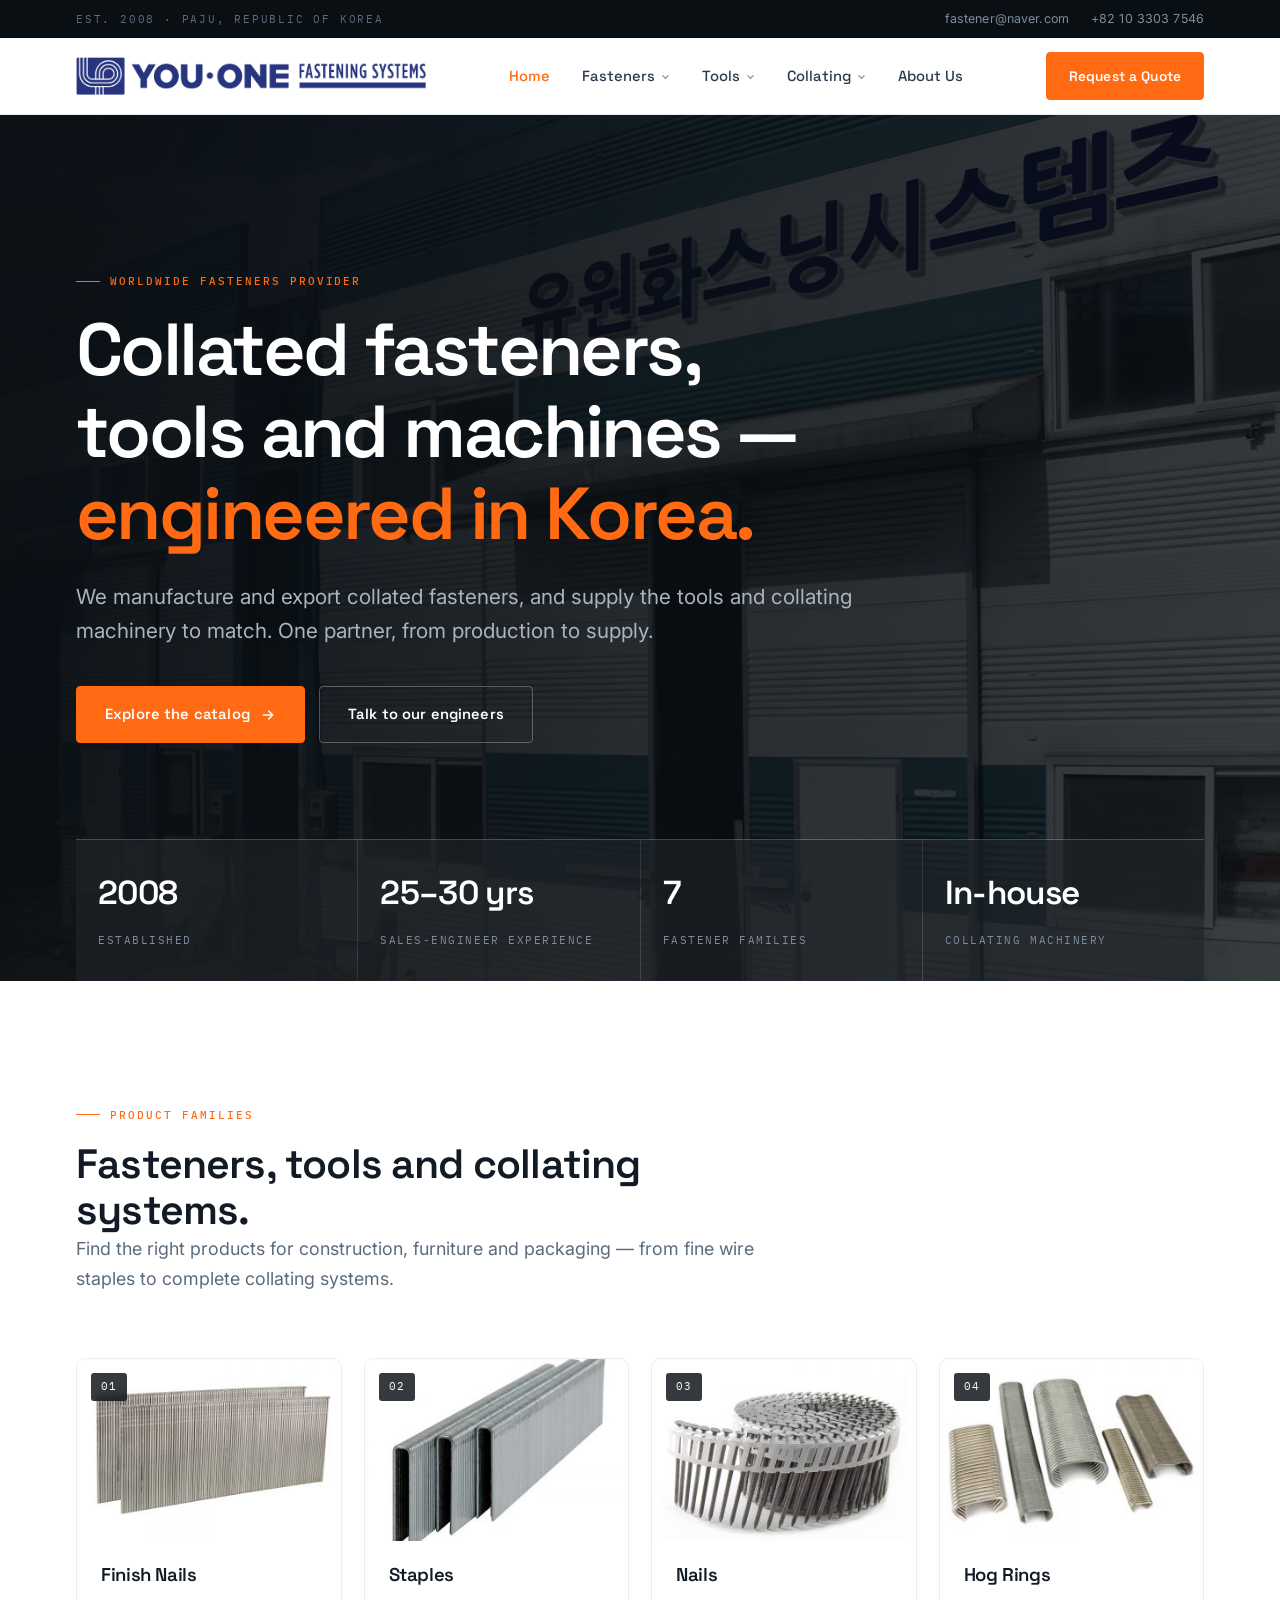
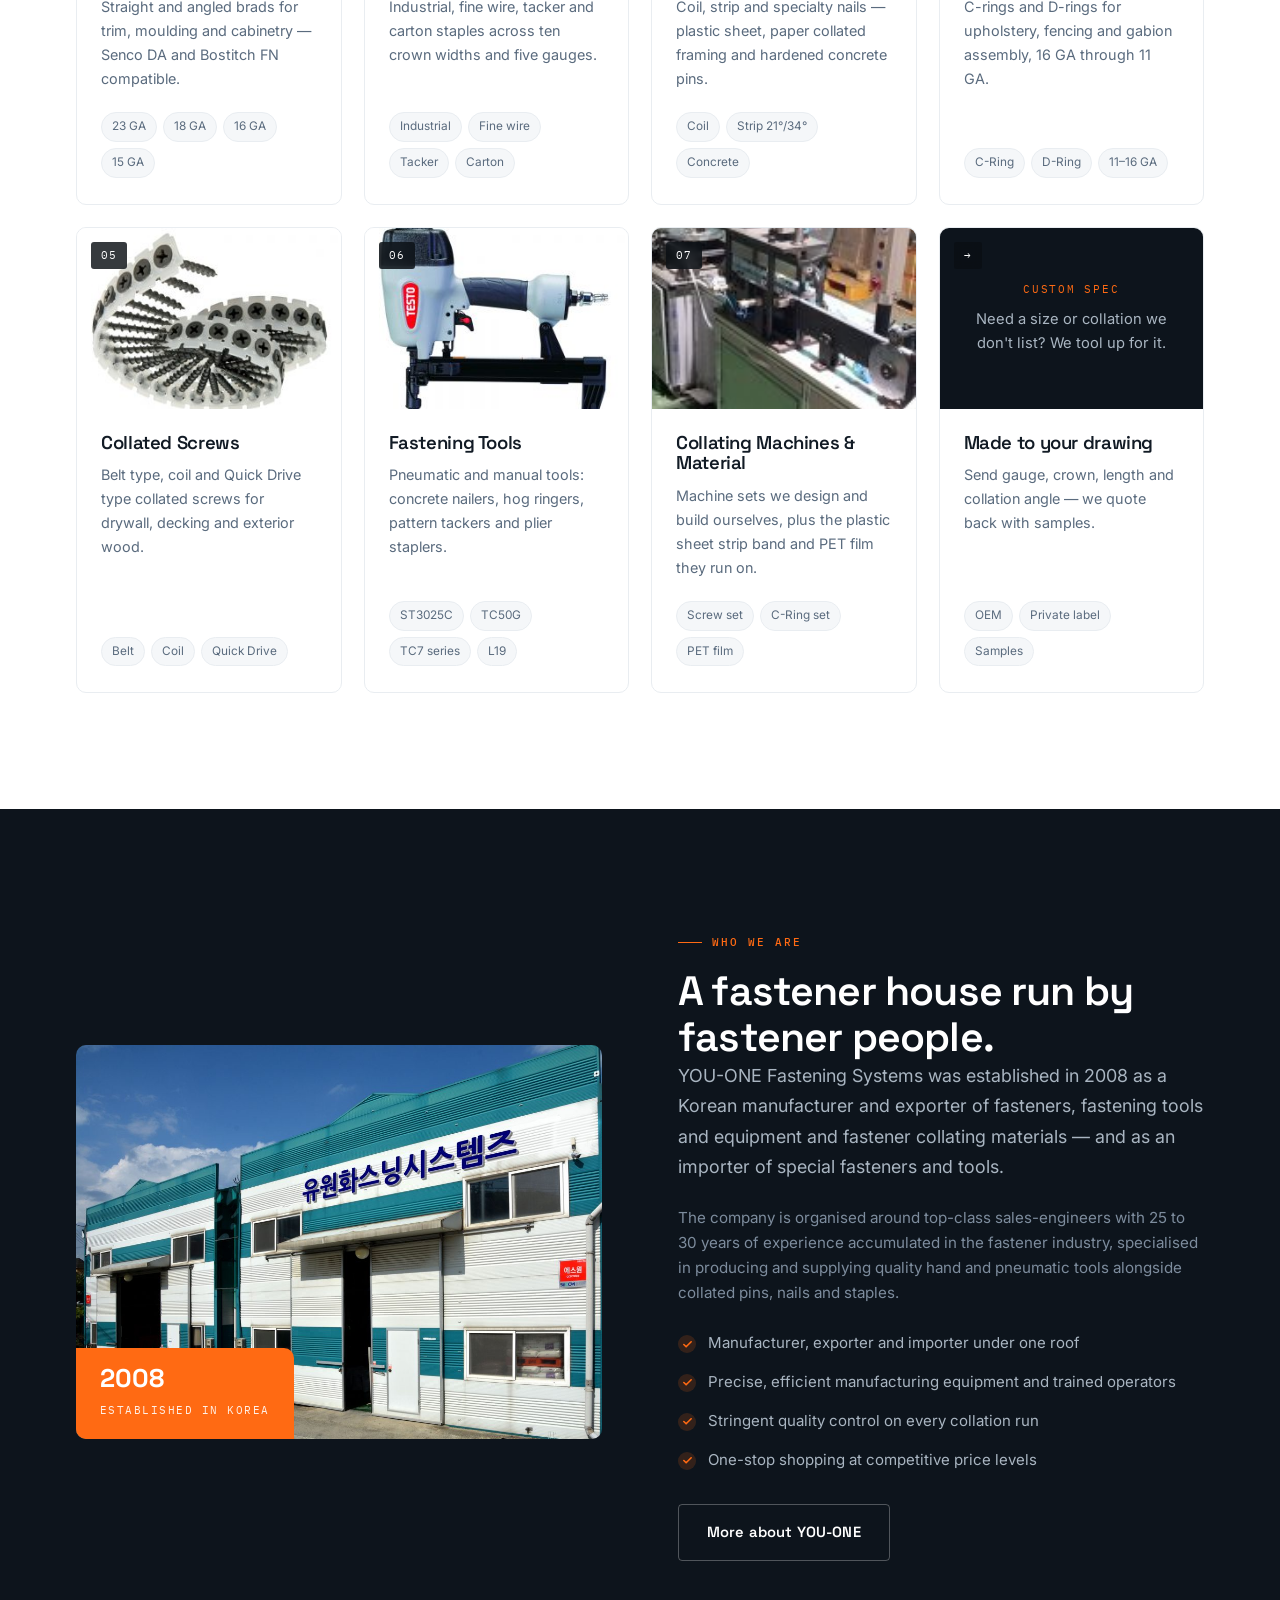
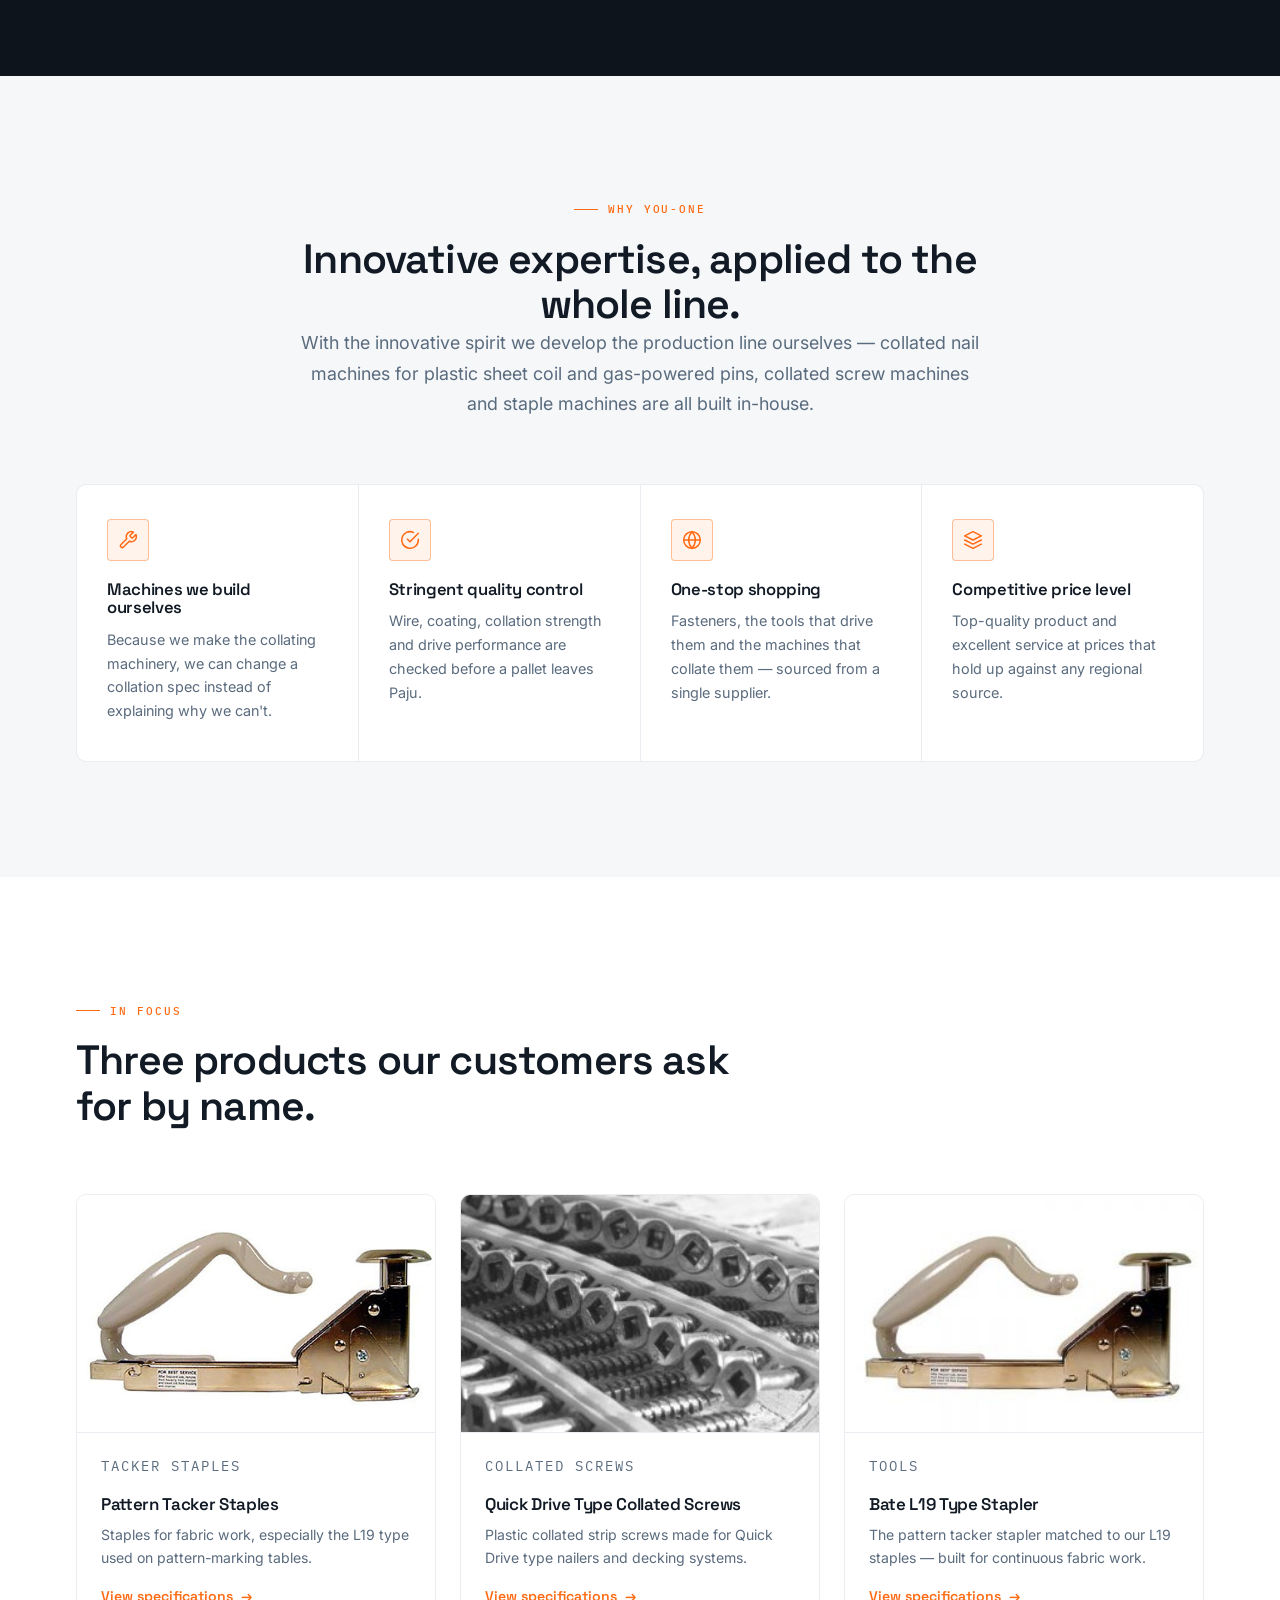
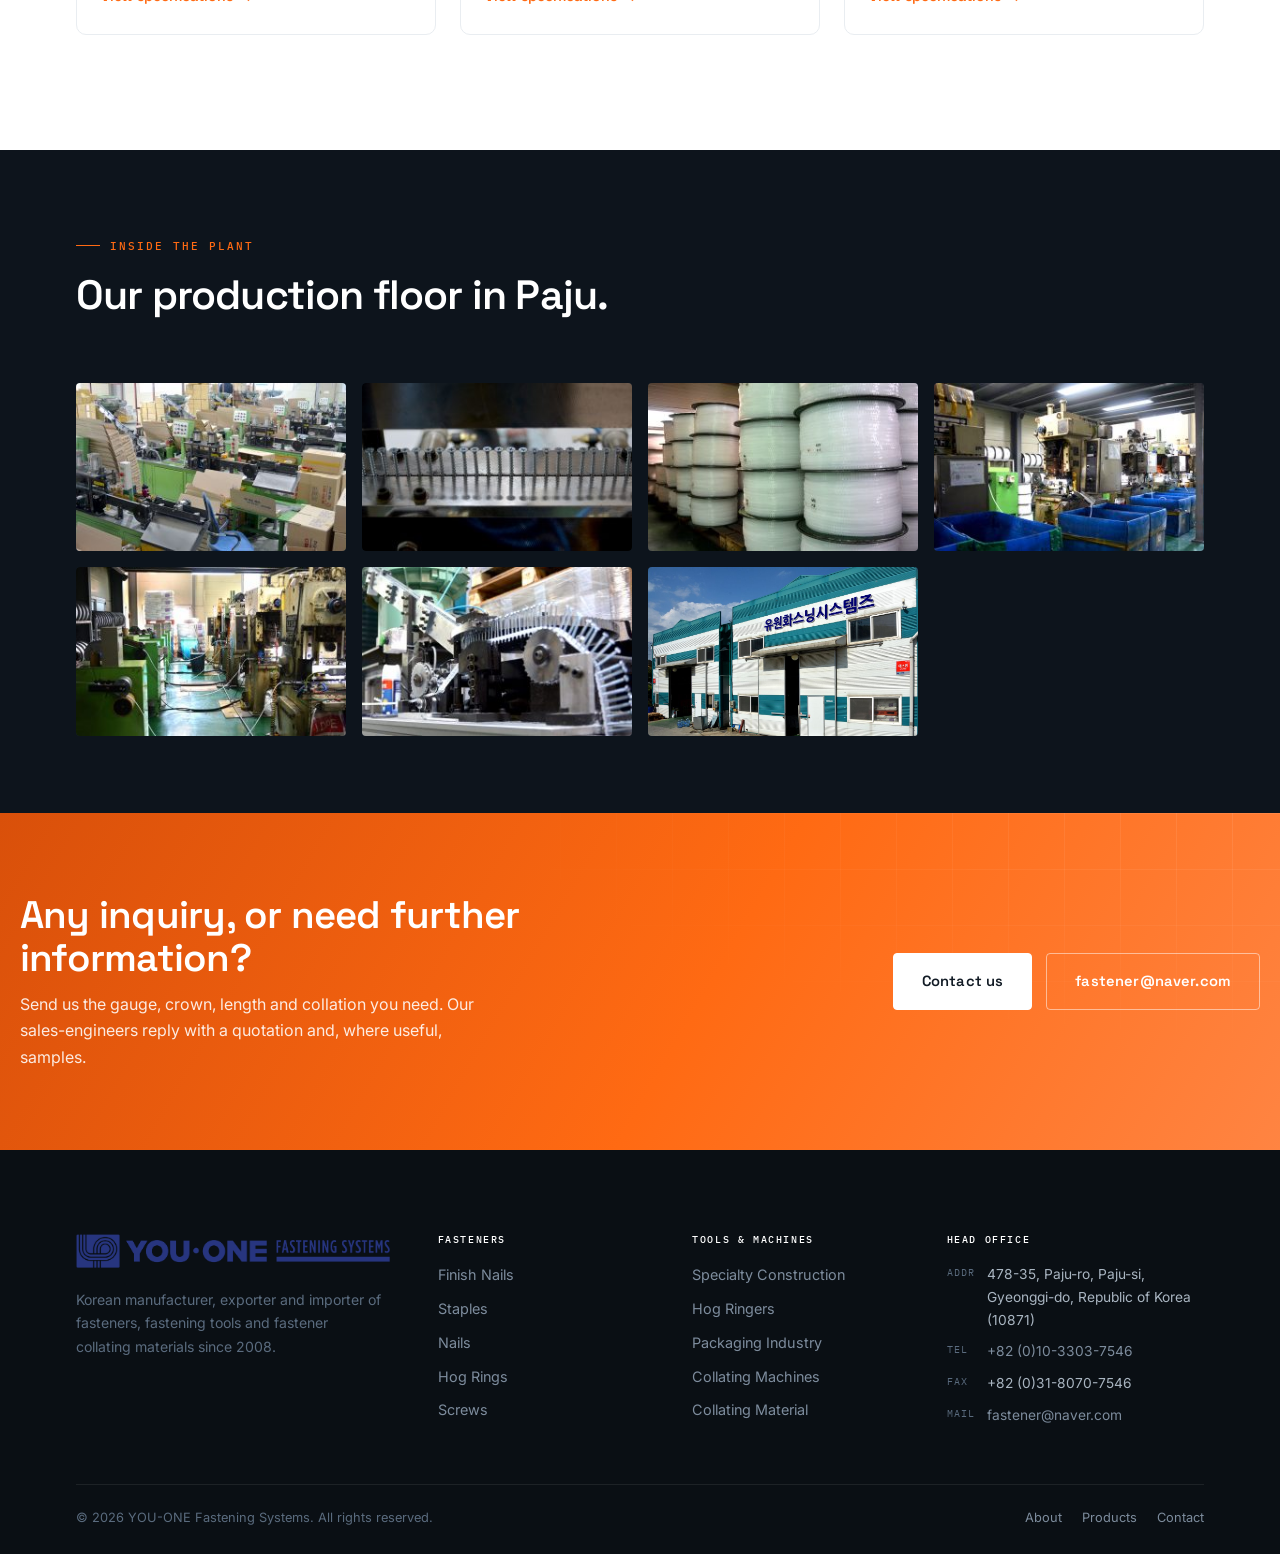
==== commit 392f3209: "Tidy homepage layout and standardize plant gallery images" ====
--- a/index.html
+++ b/index.html
@@ -202,16 +202,14 @@
   <div class="hero__bg">
     <img src="assets/img/factory/factory-10.jpg" alt="" aria-hidden="true" width="2000" height="1012" fetchpriority="high" decoding="async">
   </div>
-  <div class="hero__grid" aria-hidden="true"></div>
 
   <div class="wrap">
     <div class="hero__inner">
       <p class="eyebrow">Worldwide Fasteners Provider</p>
       <h1>Collated fasteners,<br>tools and machines —<br><em>engineered in Korea.</em></h1>
       <p class="hero__lead">
-        YOU-ONE manufactures and exports collated nails, staples, screws and hog rings,
-        supplies the pneumatic tools that drive them, and builds the collating machines
-        and materials behind them. One partner, one source, one standard of quality.
+        We manufacture and export collated fasteners, and supply the tools and
+        collating machinery to match. One partner, from production to supply.
       </p>
       <div class="btn-row">
         <a class="btn" href="products.html">
@@ -233,22 +231,15 @@
   </div>
 </section>
 
-<div class="marquee" aria-hidden="true">
-  <div class="marquee__track">
-    <span>Finish Nails<span></span>Industrial Staples<span></span>Fine Wire Staples<span></span>Tacker Staples<span></span>Coil Nails<span></span>Strip Nails<span></span>Concrete Pins<span></span>C-Rings &amp; D-Rings<span></span>Collated Screws<span></span>Pneumatic Tools<span></span>Collating Machines<span></span>PET Film</span>
-    <span>Finish Nails<span></span>Industrial Staples<span></span>Fine Wire Staples<span></span>Tacker Staples<span></span>Coil Nails<span></span>Strip Nails<span></span>Concrete Pins<span></span>C-Rings &amp; D-Rings<span></span>Collated Screws<span></span>Pneumatic Tools<span></span>Collating Machines<span></span>PET Film</span>
-  </div>
-</div>
-
 <!-- ===== Product families ===== -->
 <section class="section" id="products">
   <div class="wrap">
     <div class="section-head" data-reveal>
       <p class="eyebrow">Product families</p>
-      <h2 class="h-section">Everything that fastens, collated and ready to fire.</h2>
+      <h2 class="h-section">Fasteners, tools and collating systems.</h2>
       <p class="lead">
-        Seven families cover finish work, framing, upholstery, gabion, flooring and packaging —
-        from 23-gauge headless pins to 11-gauge hog rings.
+        Find the right products for construction, furniture and packaging —
+        from fine wire staples to complete collating systems.
       </p>
     </div>
 
@@ -481,18 +472,18 @@
 <!-- ===== Factory gallery ===== -->
 <section class="section section--dark section--tight">
   <div class="wrap">
-    <div class="section-head" data-reveal style="margin-bottom:34px">
+    <div class="section-head" data-reveal>
       <p class="eyebrow">Inside the plant</p>
-      <h2 class="h-sub" style="font-size:clamp(1.3rem,2.2vw,1.7rem)">Paju, Gyeonggi-do — where the wire becomes a fastener.</h2>
+      <h2 class="h-section">Our production floor in Paju.</h2>
     </div>
     <div class="gallery" data-reveal>
-      <figure class="is-wide"><img src="assets/img/factory/factory-03.jpg" alt="Wire collating line" loading="lazy"></figure>
+      <figure><img src="assets/img/factory/factory-03.jpg" alt="Wire collating line" loading="lazy"></figure>
       <figure><img src="assets/img/factory/factory-04.jpg" alt="Fastener production equipment" loading="lazy"></figure>
       <figure><img src="assets/img/factory/factory-05.jpg" alt="Staple forming machine" loading="lazy"></figure>
       <figure><img src="assets/img/factory/factory-06.jpg" alt="Collating machine detail" loading="lazy"></figure>
       <figure><img src="assets/img/factory/factory-07.jpg" alt="Quality inspection area" loading="lazy"></figure>
       <figure><img src="assets/img/factory/factory-08.jpg" alt="Packaged fastener stock" loading="lazy"></figure>
-      <figure class="is-wide"><img src="assets/img/factory/factory-09.jpg" alt="Production floor overview" loading="lazy"></figure>
+      <figure><img src="assets/img/factory/factory-09.jpg" alt="Production floor overview" loading="lazy"></figure>
     </div>
   </div>
 </section>
--- a/assets/css/style.css
+++ b/assets/css/style.css
@@ -434,18 +434,6 @@
     linear-gradient(105deg, rgba(10, 15, 20, 0.96) 8%, rgba(10, 15, 20, 0.7) 52%, rgba(10, 15, 20, 0.5) 100%),
     radial-gradient(1200px 500px at 12% 110%, rgba(255, 106, 19, 0.16), transparent 70%);
 }
-.hero__grid {
-  position: absolute;
-  inset: 0;
-  z-index: -1;
-  background-image:
-    linear-gradient(rgba(255, 255, 255, 0.045) 1px, transparent 1px),
-    linear-gradient(90deg, rgba(255, 255, 255, 0.045) 1px, transparent 1px);
-  background-size: 72px 72px;
-  mask-image: radial-gradient(120% 90% at 70% 30%, #000 20%, transparent 78%);
-  -webkit-mask-image: radial-gradient(120% 90% at 70% 30%, #000 20%, transparent 78%);
-}
-
 .hero__inner {
   padding: clamp(76px, 12vw, 148px) 0 0;
   max-width: 860px;
@@ -495,44 +483,6 @@
   letter-spacing: 0.14em;
   text-transform: uppercase;
   color: var(--steel-400);
-}
-
-/* ---------- Marquee ---------- */
-.marquee {
-  background: var(--steel-950);
-  border-top: 1px solid rgba(255, 255, 255, 0.07);
-  overflow: hidden;
-  padding: 16px 0;
-}
-.marquee__track {
-  display: flex;
-  gap: 48px;
-  width: max-content;
-  animation: marquee 38s linear infinite;
-}
-.marquee__track span {
-  font-family: var(--font-mono);
-  font-size: 0.74rem;
-  letter-spacing: 0.16em;
-  text-transform: uppercase;
-  color: var(--steel-500);
-  display: flex;
-  align-items: center;
-  gap: 48px;
-  white-space: nowrap;
-}
-.marquee__track span::after {
-  content: "";
-  width: 4px;
-  height: 4px;
-  background: var(--accent);
-  border-radius: 50%;
-}
-@keyframes marquee {
-  to { transform: translateX(-50%); }
-}
-@media (prefers-reduced-motion: reduce) {
-  .marquee__track { animation: none; }
 }
 
 /* ==========================================================================
@@ -593,7 +543,7 @@
 
 .cat-grid {
   display: grid;
-  grid-template-columns: repeat(auto-fill, minmax(280px, 1fr));
+  grid-template-columns: repeat(auto-fit, minmax(min(100%, 250px), 1fr));
   gap: 22px;
 }
 
@@ -894,10 +844,12 @@
 
 .gallery {
   display: grid;
-  grid-template-columns: repeat(auto-fill, minmax(220px, 1fr));
-  gap: 14px;
+  grid-template-columns: repeat(4, minmax(0, 1fr));
+  gap: 16px;
 }
 .gallery figure {
+  position: relative;
+  min-width: 0;
   margin: 0;
   border-radius: var(--radius);
   overflow: hidden;
@@ -905,14 +857,14 @@
   aspect-ratio: 16 / 10;
 }
 .gallery img {
+  position: absolute;
+  inset: 0;
   width: 100%;
   height: 100%;
   object-fit: cover;
-  opacity: 0.86;
-  transition: opacity 0.4s var(--ease), transform 0.6s var(--ease);
-}
-.gallery figure:hover img { opacity: 1; transform: scale(1.04); }
-.gallery figure.is-wide { grid-column: span 2; }
+  transition: transform 0.6s var(--ease);
+}
+.gallery figure:hover img { transform: scale(1.04); }
 
 /* ==========================================================================
    Timeline
@@ -1192,6 +1144,7 @@
   .split--reverse .split__media { order: 0; }
   .contact-layout { grid-template-columns: 1fr; }
   .hero__stats { grid-template-columns: repeat(2, 1fr); }
+  .gallery { grid-template-columns: repeat(2, minmax(0, 1fr)); }
 }
 
 @media (max-width: 720px) {
@@ -1202,12 +1155,12 @@
   .cat-block__head { flex-direction: column-reverse; align-items: flex-start; }
   .cat-block__img { width: 120px; }
   .timeline li { grid-template-columns: 1fr; gap: 8px; }
-  .gallery figure.is-wide { grid-column: span 1; }
   .footer__top { grid-template-columns: 1fr; }
   .header__cta .btn { padding: 10px 16px; }
 }
 
 @media (max-width: 560px) {
+  .gallery { grid-template-columns: 1fr; }
   .topbar__tag { display: none; }
   .topbar__inner { justify-content: flex-end; }
   .header__cta .btn { display: none; }
